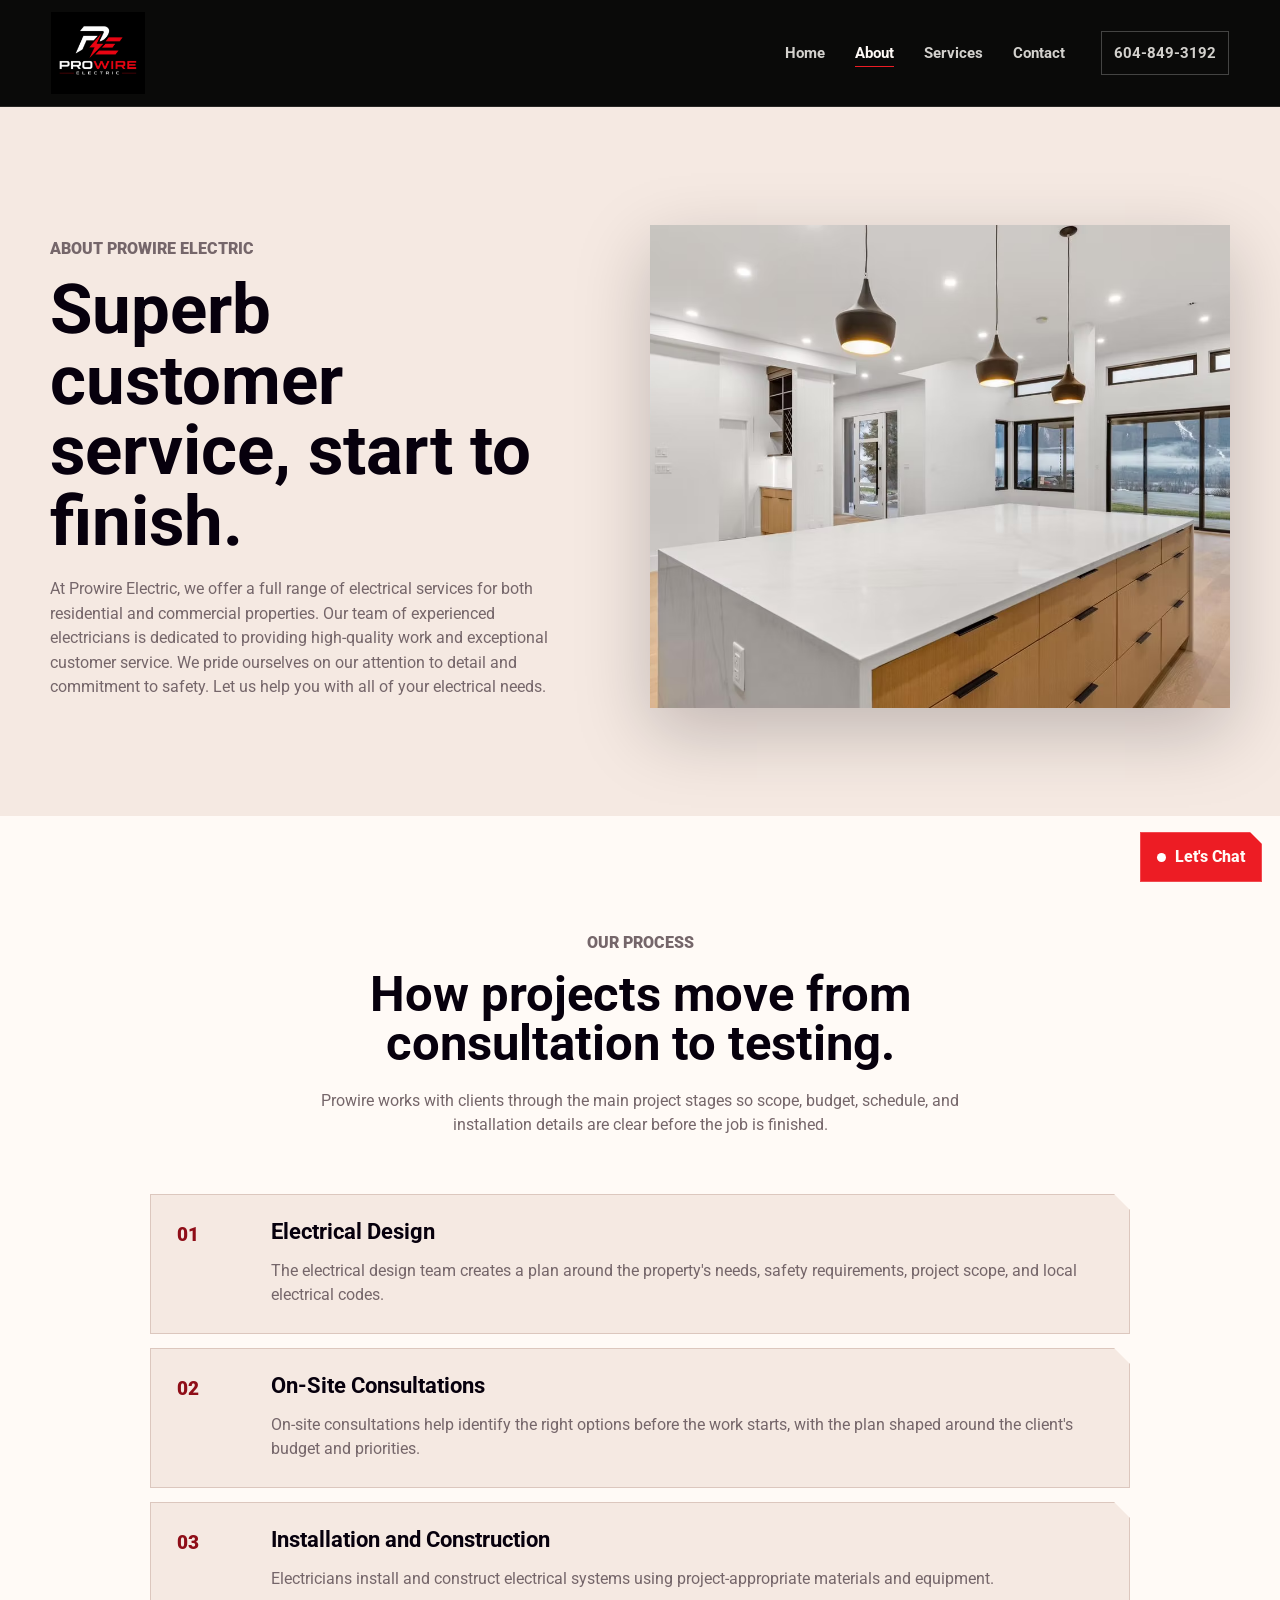
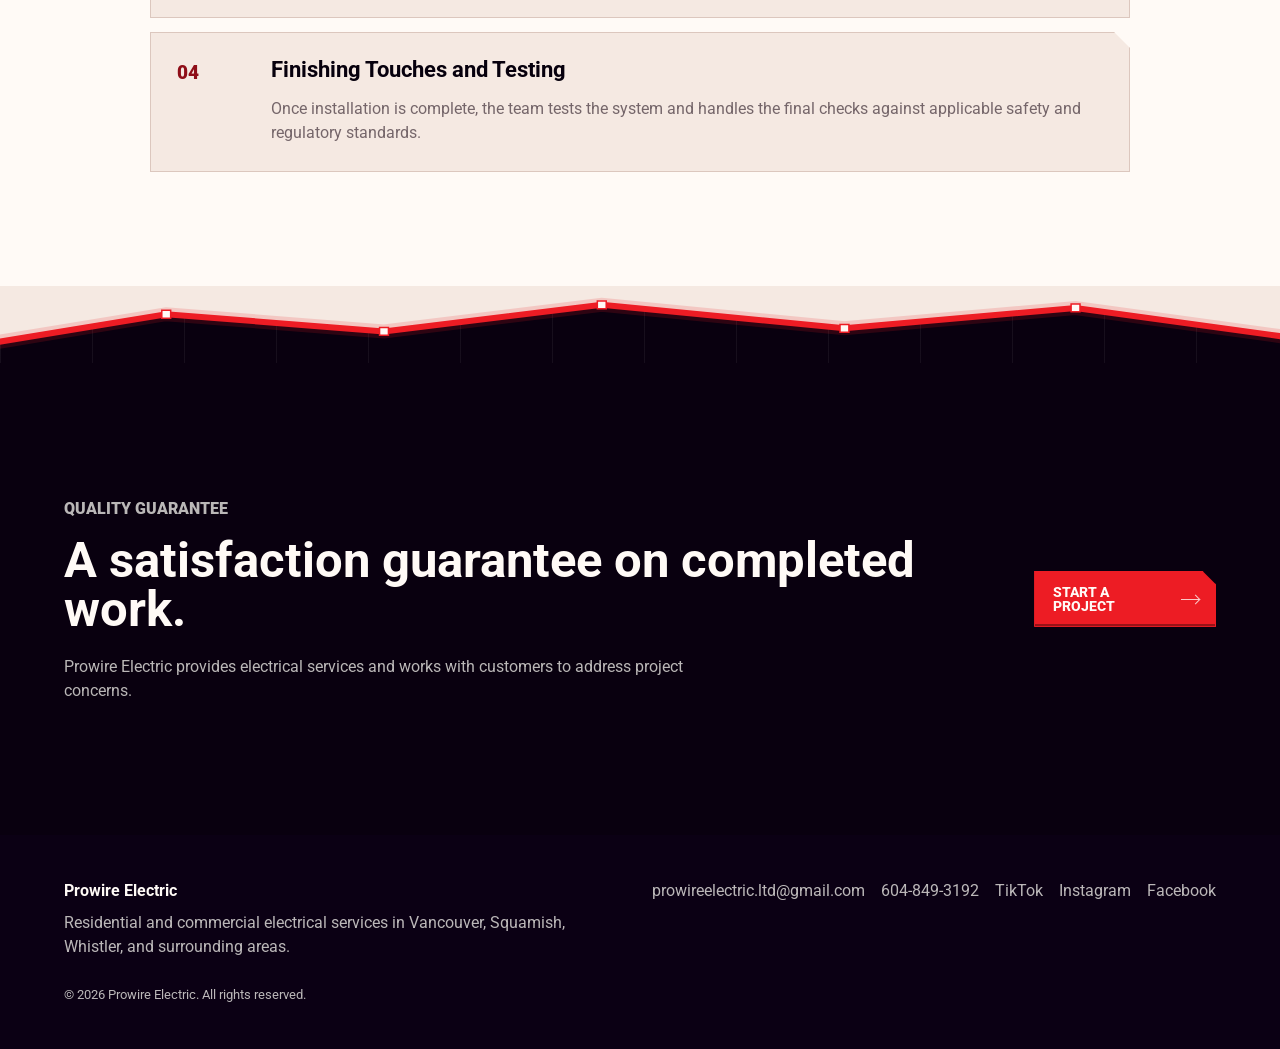
==== about.html @ ec1807b5 "init" ====
<!doctype html>
<html lang="en">
<head>
  <meta charset="utf-8">
  <meta name="viewport" content="width=device-width, initial-scale=1">
  <meta name="description" content="Learn how Prowire Electric approaches customer service, communication, scheduling, and project follow-through.">
  <title>About | Prowire Electric</title>
  <link rel="preconnect" href="https://fonts.googleapis.com">
  <link rel="preconnect" href="https://fonts.gstatic.com" crossorigin>
  <link href="https://fonts.googleapis.com/css2?family=Roboto:wght@400;500;700;900&display=swap" rel="stylesheet">
  <link rel="stylesheet" href="styles.css?v=28">
  <script src="app.js?v=4" defer></script>
</head>
<body>
  <header class="site-header solid-header" data-header>
    <a class="brand" href="index.html" aria-label="Prowire Electric home">
      <img class="brand-logo" src="assets/logo.png" alt="" width="177" height="153">
    </a>
    <button class="nav-toggle" type="button" aria-label="Open menu" aria-expanded="false" data-nav-toggle>
      <span></span>
      <span></span>
    </button>
    <nav class="site-nav" aria-label="Primary navigation" data-nav>
      <a href="index.html">Home</a>
      <a href="about.html" aria-current="page">About</a>
      <a href="work.html">Services</a>
      <a href="contact.html">Contact</a>
    </nav>
    <a class="header-call" href="tel:16048493192">604-849-3192</a>
  </header>

  <main>
    <section class="page-hero">
      <div class="page-hero-copy reveal">
        <p class="eyebrow">About Prowire Electric</p>
        <h1>Superb customer service, start to finish.</h1>
        <p>
At Prowire Electric, we offer a full range of electrical services for both residential and commercial properties. Our team of experienced electricians is dedicated to providing high-quality work and exceptional customer service. We pride ourselves on our attention to detail and commitment to safety. Let us help you with all of your electrical needs.


        </p>
      </div>
      <figure class="page-hero-image reveal">
        <img src="assets/placeholder.jpg?v=5" alt="Placeholder for Prowire Electric team or project photo" width="900" height="680">
      </figure>
    </section>

    <section class="section process-section">
      <div class="section-heading reveal">
        <p class="eyebrow">Our Process</p>
        <h2>How projects move from consultation to testing.</h2>
        <p>Prowire works with clients through the main project stages so scope, budget, schedule, and installation details are clear before the job is finished.</p>
      </div>

      <div class="process-list">
        <article class="process-item reveal">
          <span>01</span>
          <div>
            <h3>Electrical Design</h3>
            <p>The electrical design team creates a plan around the property's needs, safety requirements, project scope, and local electrical codes.</p>
          </div>
        </article>
        <article class="process-item reveal">
          <span>02</span>
          <div>
            <h3>On-Site Consultations</h3>
            <p>On-site consultations help identify the right options before the work starts, with the plan shaped around the client's budget and priorities.</p>
          </div>
        </article>
        <article class="process-item reveal">
          <span>03</span>
          <div>
            <h3>Installation and Construction</h3>
            <p>Electricians install and construct electrical systems using project-appropriate materials and equipment.</p>
          </div>
        </article>
        <article class="process-item reveal">
          <span>04</span>
          <div>
            <h3>Finishing Touches and Testing</h3>
            <p>Once installation is complete, the team tests the system and handles the final checks against applicable safety and regulatory standards.</p>
          </div>
        </article>
      </div>
    </section>

    <div class="angular-divider angular-divider-to-dark angular-divider-compact" aria-hidden="true">
      <svg viewBox="0 0 1440 98" preserveAspectRatio="none" focusable="false">
        <polyline class="angular-divider-glow" points="0,71 187,36 432,58 677,24 950,54 1210,28 1440,64"></polyline>
        <polyline class="angular-divider-dash" points="0,71 187,36 432,58 677,24 950,54 1210,28 1440,64"></polyline>
        <g class="angular-divider-nodes">
          <rect x="182" y="31" width="10" height="10"></rect>
          <rect x="427" y="53" width="10" height="10"></rect>
          <rect x="672" y="19" width="10" height="10"></rect>
          <rect x="945" y="49" width="10" height="10"></rect>
          <rect x="1205" y="23" width="10" height="10"></rect>
        </g>
      </svg>
    </div>

    <section class="section guarantee-section">
      <div class="guarantee-copy reveal">
        <p class="eyebrow">Quality Guarantee</p>
        <h2>A satisfaction guarantee on completed work.</h2>
        <p>Prowire Electric provides electrical services and works with customers to address project concerns.</p>
      </div>
      <a class="button button-primary reveal" href="contact.html">Start a project</a>
    </section>
  </main>

  <footer class="site-footer">
    <div>
      <strong>Prowire Electric</strong>
      <p>Residential and commercial electrical services in Vancouver, Squamish, Whistler, and surrounding areas.</p>
    </div>
    <div class="footer-links">
      <a href="mailto:prowireelectric.ltd@gmail.com">prowireelectric.ltd@gmail.com</a>
      <a href="tel:16048493192">604-849-3192</a>
      <a href="#">TikTok</a>
      <a href="#">Instagram</a>
      <a href="#">Facebook</a>
    </div>
    <small>&copy; 2026 Prowire Electric. All rights reserved.</small>
  </footer>

  <aside class="chat-widget" aria-label="Chat widget">
    <button class="chat-button" type="button" aria-expanded="false" data-chat-toggle>
      <span class="chat-dot"></span>
      Let's Chat
    </button>
    <div class="chat-panel" data-chat-panel hidden>
      <strong>Prowire Electric</strong>
      <p>For active inquiries, call or email Prowire Electric.</p>
      <input type="text" aria-label="Chat message" placeholder="Type your message...">
    </div>
  </aside>
</body>
</html>
---- styles.css ----
:root {
  --almond-silk: #e3b5a4;
  --linen: #f5e9e2;
  --coffee-bean: #0b0014;
  --logo-black: #000;
  --logo-red: #ed1c24;
  --logo-white: #fff;
  --ink: #07000d;
  --coal: #09000f;
  --graphite: #271621;
  --paper: var(--linen);
  --white: #fffaf6;
  --muted: #75666a;
  --line: #dcc7be;
  --accent: var(--logo-red);
  --accent-deep: #8f0e18;
  --shadow: 0 24px 70px rgba(7, 0, 13, 0.22);
  --max-width: 1180px;
  --header-height: 90px;
  --hero-image: url("assets/placeholder.jpg?v=5");
}

* {
  box-sizing: border-box;
}

html {
  scroll-behavior: smooth;
}

body {
  margin: 0;
  color: var(--ink);
  background: var(--paper);
  font-family: Roboto, Helvetica, Arial, sans-serif;
  line-height: 1.5;
}

body.nav-open {
  overflow: hidden;
}

img {
  display: block;
  max-width: 100%;
  height: auto;
}

a {
  color: inherit;
  text-decoration: none;
}

button,
input,
textarea {
  font: inherit;
}

:focus-visible {
  outline: 3px solid var(--accent);
  outline-offset: 3px;
}

.visually-hidden {
  position: absolute;
  width: 1px;
  height: 1px;
  padding: 0;
  margin: -1px;
  overflow: hidden;
  white-space: nowrap;
  border: 0;
  clip: rect(0 0 0 0);
  clip-path: inset(50%);
}

.site-header {
  position: fixed;
  inset: 0 0 auto;
  z-index: 20;
  display: grid;
  grid-template-columns: 1fr auto auto;
  align-items: center;
  gap: 24px;
  min-height: var(--header-height);
  padding: 12px clamp(18px, 4vw, 54px);
  color: var(--white);
  background: linear-gradient(180deg, rgba(0, 0, 0, 0.9), rgba(7, 0, 13, 0));
}

.solid-header {
  position: sticky;
  background: rgba(0, 0, 0, 0.96);
  border-bottom: 1px solid rgba(245, 233, 226, 0.12);
}

.brand {
  display: inline-flex;
  align-items: center;
  gap: 0;
  width: max-content;
  font-weight: 800;
  letter-spacing: 0;
}

.brand-logo {
  width: 94px;
  height: 82px;
  object-fit: contain;
  background: transparent;
  border: 0;
  border-radius: 0;
}

.site-nav {
  display: flex;
  align-items: center;
  gap: 6px;
}

.site-nav a,
.header-call {
  position: relative;
  padding: 10px 12px;
  border-radius: 0;
  color: rgba(255, 253, 248, 0.82);
  font-size: 0.92rem;
  font-weight: 700;
}

.site-nav a::after {
  content: "";
  position: absolute;
  right: 12px;
  bottom: 7px;
  left: 12px;
  height: 1px;
  background: transparent;
}

.site-nav a:hover,
.site-nav a[aria-current="page"] {
  color: var(--white);
  background: transparent;
}

.site-nav a:hover::after,
.site-nav a[aria-current="page"]::after {
  background: var(--accent);
}

.header-call:hover {
  color: var(--white);
  border-color: var(--accent);
  background: rgba(245, 233, 226, 0.08);
}

.header-call {
  border: 1px solid rgba(255, 253, 248, 0.24);
}

.nav-toggle {
  display: none;
  width: 44px;
  height: 44px;
  padding: 0;
  border: 1px solid rgba(255, 253, 248, 0.24);
  border-radius: 0;
  clip-path: polygon(0 0, calc(100% - 10px) 0, 100% 10px, 100% 100%, 0 100%);
  background: rgba(255, 253, 248, 0.08);
}

.nav-toggle span {
  display: block;
  width: 18px;
  height: 2px;
  margin: 5px auto;
  background: var(--white);
}

.hero {
  position: relative;
  z-index: 1;
  display: grid;
  min-height: 86svh;
  padding: calc(var(--header-height) + 46px) clamp(18px, 5vw, 72px) 24px;
  color: var(--white);
  overflow: hidden;
}

.hero-stack {
  position: relative;
  overflow: hidden;
  background-image: var(--hero-image);
  background-position: center;
  background-size: cover;
}

.hero-stack > .hero-overlay {
  z-index: 0;
  pointer-events: none;
}

.hero-media,
.hero-overlay {
  position: absolute;
  inset: 0;
}

.hero-media {
  background-image: var(--hero-image);
  background-position: center;
  background-size: cover;
}

.hero-stack .hero-media {
  background-image: none;
}

.hero-overlay {
  background:
    linear-gradient(90deg, rgba(0, 0, 0, 0.88), rgba(7, 0, 13, 0.68) 48%, rgba(7, 0, 13, 0.22)),
    linear-gradient(180deg, rgba(7, 0, 13, 0.08), rgba(143, 14, 24, 0.5));
}

.hero-content {
  position: relative;
  z-index: 1;
  align-self: center;
  width: min(760px, 100%);
}

.eyebrow {
  margin: 0 0 14px;
  color: var(--accent);
  font-size: 0.78rem;
  font-weight: 900;
  letter-spacing: 0;
  text-transform: uppercase;
}

.dark-section .eyebrow,
.hero .eyebrow,
.cta-section .eyebrow {
  color: var(--accent);
}

.home-hero .eyebrow {
  font-size: 0.86rem;
}

h1,
h2,
h3,
p {
  overflow-wrap: anywhere;
}

h1,
h2,
h3 {
  margin: 0;
  line-height: 1.02;
  letter-spacing: 0;
}

h1 {
  max-width: 820px;
  font-size: clamp(3rem, 9vw, 6.8rem);
}

.hero-title {
  display: inline-grid;
  justify-items: start;
  max-width: 900px;
  font-family: Orbitron, "Arial Black", Roboto, Helvetica, Arial, sans-serif;
  font-size: clamp(2.8rem, 8.3vw, 6.35rem);
  font-weight: 500;
  line-height: 0.92;
  text-transform: uppercase;
}

.hero-title-word {
  display: block;
  white-space: nowrap;
}

.hero-title-accent {
  color: var(--accent);
}

.hero-title-sub {
  display: block;
  margin-top: 0.22em;
  color: var(--white);
  font-size: 0.26em;
  line-height: 1;
}

h2 {
  font-size: clamp(1.75rem, 3.8vw, 3.1rem);
}

h3 {
  font-size: clamp(1.12rem, 2.2vw, 1.35rem);
}

.hero-copy {
  max-width: 650px;
  margin: 24px 0 0;
  color: rgba(255, 253, 248, 0.84);
  font-size: clamp(1.03rem, 2vw, 1.24rem);
}

.hero-actions {
  display: flex;
  flex-wrap: wrap;
  gap: 12px;
  margin-top: 34px;
}

.button {
  position: relative;
  display: inline-flex;
  align-items: center;
  justify-content: center;
  gap: 12px;
  min-height: 50px;
  padding: 13px 46px 13px 18px;
  border: 1px solid transparent;
  border-radius: 0;
  cursor: pointer;
  clip-path: polygon(0 0, calc(100% - 14px) 0, 100% 14px, 100% 100%, 0 100%);
  overflow: hidden;
  color: inherit;
  font-size: 0.88rem;
  font-weight: 800;
  letter-spacing: 0;
  line-height: 1;
  text-transform: uppercase;
  transition: background-color 180ms ease, border-color 180ms ease, color 180ms ease, transform 180ms ease;
}

.button::before,
.button::after {
  content: "";
  position: absolute;
  top: 50%;
  pointer-events: none;
}

.button::before {
  right: 16px;
  width: 18px;
  height: 1px;
  background: currentColor;
  opacity: 0.78;
}

.button::after {
  right: 16px;
  width: 6px;
  height: 6px;
  border-top: 1px solid currentColor;
  border-right: 1px solid currentColor;
  opacity: 0.78;
  transform: translateY(-3px) rotate(45deg);
}

.button:hover {
  transform: translateY(-1px);
}

.button-primary {
  color: var(--white);
  background: var(--accent);
  border-color: var(--accent);
  box-shadow: inset 0 -2px 0 rgba(0, 0, 0, 0.36);
}

.button-primary:hover {
  color: var(--white);
  background: #b80f1c;
  border-color: #b80f1c;
}

.button-ghost {
  color: var(--white);
  border-color: rgba(245, 233, 226, 0.38);
  background: rgba(245, 233, 226, 0.06);
}

.button-ghost:hover {
  border-color: var(--accent);
  background: rgba(237, 28, 36, 0.14);
}

.button-dark {
  color: var(--white);
  background: var(--ink);
  border-color: var(--ink);
  box-shadow: inset 0 -2px 0 rgba(255, 250, 246, 0.12);
}

.button-dark:hover {
  background: var(--accent);
  border-color: var(--accent);
}

.hero-strip {
  position: relative;
  z-index: 1;
  align-self: end;
  display: grid;
  grid-template-columns: repeat(4, minmax(0, 1fr));
  width: min(var(--max-width), 100%);
  margin-inline: auto;
  border-top: 1px solid rgba(255, 253, 248, 0.22);
}

.hero-strip span {
  padding: 18px 12px;
  color: rgba(255, 253, 248, 0.82);
  font-size: 0.86rem;
  font-weight: 800;
  text-align: center;
  text-transform: uppercase;
}

.hero-strip span + span {
  border-left: 1px solid rgba(255, 253, 248, 0.18);
}

.angular-divider {
  --divider-from: var(--coal);
  --divider-to: var(--paper);
  --divider-node-fill: var(--white);
  --divider-edge: polygon(0 79%, 16% 31%, 32% 61%, 49% 24%, 65% 52%, 82% 22%, 100% 66%, 100% 120%, 0 120%);
  position: relative;
  isolation: isolate;
  z-index: 1;
  height: clamp(62px, 7vw, 116px);
  margin-top: -1px;
  margin-bottom: -1px;
  overflow: hidden;
  background: var(--divider-from);
}

.angular-divider::before {
  content: "";
  position: absolute;
  inset: 0;
  z-index: 0;
  background-image:
    linear-gradient(rgba(255, 250, 246, 0.07) 1px, transparent 1px),
    linear-gradient(90deg, rgba(255, 250, 246, 0.07) 1px, transparent 1px);
  background-size: 92px 38px;
  opacity: 0.8;
}

.angular-divider::after {
  content: "";
  position: absolute;
  inset: 0;
  z-index: 1;
  clip-path: var(--divider-edge);
  background: var(--divider-to);
}

.angular-divider svg {
  position: absolute;
  inset: 0;
  z-index: 2;
  width: 100%;
  height: 100%;
  pointer-events: none;
}

.angular-divider-glow,
.angular-divider-dash {
  fill: none;
  stroke: var(--accent);
  stroke-linecap: square;
  stroke-linejoin: miter;
  vector-effect: non-scaling-stroke;
}

.angular-divider-glow {
  stroke-width: 14px;
  opacity: 0.16;
}

.angular-divider-dash {
  stroke-width: 6px;
  stroke-dasharray: none;
}

.angular-divider-nodes rect {
  fill: var(--divider-node-fill);
  stroke: var(--accent);
  stroke-width: 1.5px;
  vector-effect: non-scaling-stroke;
}

.angular-divider-compact {
  --divider-edge: polygon(0 72%, 13% 37%, 30% 59%, 47% 24%, 66% 55%, 84% 29%, 100% 65%, 100% 120%, 0 120%);
  height: clamp(54px, 6vw, 96px);
}

.angular-divider-hero {
  background: transparent;
}

.angular-divider-hero::before {
  background-image:
    linear-gradient(rgba(255, 250, 246, 0.07) 1px, transparent 1px),
    linear-gradient(90deg, rgba(255, 250, 246, 0.07) 1px, transparent 1px);
  background-size: 92px 38px;
  opacity: 0.8;
}

.angular-divider-to-dark {
  --divider-from: var(--paper);
  --divider-to: var(--coal);
}

.angular-divider-to-dark::before {
  opacity: 0;
}

.angular-divider-to-dark::after {
  background:
    linear-gradient(90deg, rgba(255, 250, 246, 0.06) 1px, transparent 1px),
    var(--divider-to);
  background-size: 92px 38px, auto;
}

.section {
  padding: clamp(70px, 9vw, 132px) clamp(18px, 5vw, 72px);
}

.split-section,
.page-hero,
.contact-page-grid {
  display: grid;
  grid-template-columns: minmax(0, 0.95fr) minmax(320px, 1.05fr);
  gap: clamp(28px, 6vw, 76px);
  align-items: center;
  width: min(var(--max-width), calc(100% - 36px));
  margin-inline: auto;
}

.split-section {
  padding-inline: 0;
}

.section-copy p,
.section-heading p,
.page-hero-copy p,
.guarantee-copy p,
.contact-band-copy p,
.map-heading p {
  max-width: 680px;
  color: var(--muted);
  font-size: 1.02rem;
}

.section-copy p:last-of-type,
.section-heading p,
.page-hero-copy p,
.guarantee-copy p,
.contact-band-copy p,
.map-heading p {
  margin-top: 20px;
}

.text-link {
  display: inline-flex;
  margin-top: 20px;
  color: var(--ink);
  font-weight: 900;
  border-bottom: 2px solid var(--accent);
}

.image-panel,
.page-hero-image {
  margin: 0;
  box-shadow: var(--shadow);
}

.image-panel img,
.page-hero-image img {
  width: 100%;
  aspect-ratio: 1.2 / 1;
  object-fit: cover;
}

.dark-section {
  color: var(--white);
  background: var(--coal);
}

.section-heading {
  width: min(820px, 100%);
  margin: 0 auto clamp(32px, 5vw, 56px);
  text-align: center;
}

.section-heading > .eyebrow {
  width: max-content;
  max-width: 100%;
  margin: 0 auto 14px;
  text-align: center;
}

.section-heading > p:not(.eyebrow) {
  margin-right: auto;
  margin-left: auto;
}

.dark-section .section-heading p {
  color: rgba(255, 253, 248, 0.72);
}

.service-grid,
.testimonial-grid {
  display: grid;
  grid-template-columns: repeat(3, minmax(0, 1fr));
  gap: 16px;
  width: min(var(--max-width), 100%);
  margin-inline: auto;
}

.service-card,
.testimonial-card {
  border-radius: 0;
}

.service-card {
  position: relative;
  min-height: 250px;
  padding: 26px;
  border: 1px solid rgba(255, 253, 248, 0.13);
  background: rgba(255, 253, 248, 0.045);
  clip-path: polygon(0 0, calc(100% - 18px) 0, 100% 18px, 100% 100%, 0 100%);
}

.service-card::before {
  content: "";
  position: absolute;
  top: 0;
  right: 18px;
  left: 0;
  height: 2px;
  background: var(--accent);
}

.service-index {
  display: inline-flex;
  margin-bottom: 46px;
  color: var(--accent);
  font-weight: 900;
}

.service-card p {
  color: rgba(255, 253, 248, 0.7);
}

.work-preview {
  text-align: center;
}

.preview-grid {
  display: grid;
  grid-template-columns: 1fr 1.2fr 1fr;
  gap: 14px;
  width: min(980px, 100%);
  margin: 0 auto 30px;
}

.preview-grid img {
  width: 100%;
  aspect-ratio: 1 / 1;
  object-fit: cover;
}

.preview-grid img:nth-child(2) {
  aspect-ratio: 1 / 1.18;
}

.testimonials-section {
  background: var(--white);
}

.testimonial-card {
  min-height: 280px;
  margin: 0;
  padding: 26px;
  border: 1px solid var(--line);
  background: var(--paper);
}

.testimonial-card p {
  margin: 0;
  color: var(--graphite);
  font-size: 1.02rem;
}

.testimonial-card cite {
  display: block;
  margin-top: 26px;
  color: var(--ink);
  font-style: normal;
  font-weight: 900;
}

.contact-band {
  display: grid;
  grid-template-columns: minmax(0, 0.85fr) minmax(320px, 1.15fr);
  gap: clamp(28px, 6vw, 72px);
  align-items: start;
  background: var(--ink);
  color: var(--white);
}

.contact-band p {
  color: rgba(255, 253, 248, 0.74);
}

.contact-form {
  display: grid;
  grid-template-columns: repeat(2, minmax(0, 1fr));
  gap: 14px;
  width: 100%;
  padding: 22px;
  border: 1px solid rgba(255, 253, 248, 0.12);
  border-radius: 0;
  background: var(--white);
  color: var(--ink);
  box-shadow: var(--shadow);
}

.contact-form label {
  display: grid;
  gap: 8px;
  color: var(--muted);
  font-size: 0.82rem;
  font-weight: 850;
}

.full-field {
  grid-column: 1 / -1;
}

.contact-form input,
.contact-form textarea {
  width: 100%;
  min-width: 0;
  border: 1px solid var(--line);
  border-radius: 2px;
  padding: 13px 14px;
  color: var(--ink);
  background: #fbfaf6;
}

.contact-form textarea {
  resize: vertical;
}

.form-status {
  min-height: 20px;
  margin: 0;
  color: var(--muted);
  font-size: 0.9rem;
}

.page-hero {
  padding-top: clamp(64px, 9vw, 110px);
  padding-bottom: clamp(56px, 8vw, 100px);
}

.page-hero h1 {
  font-size: clamp(2.25rem, 5.4vw, 4.7rem);
}

.work-hero,
.contact-hero {
  align-items: stretch;
}

.process-section {
  background: var(--white);
}

.process-list {
  display: grid;
  gap: 14px;
  width: min(980px, 100%);
  margin: 0 auto;
}

.process-item {
  display: grid;
  grid-template-columns: 72px 1fr;
  gap: 22px;
  padding: 26px;
  border: 1px solid var(--line);
  border-radius: 0;
  clip-path: polygon(0 0, calc(100% - 16px) 0, 100% 16px, 100% 100%, 0 100%);
  background: var(--paper);
}

.process-item > span {
  color: var(--accent-deep);
  font-size: 1.2rem;
  font-weight: 900;
}

.process-item p {
  margin-bottom: 0;
  color: var(--muted);
}

.guarantee-section,
.cta-section {
  display: flex;
  align-items: center;
  justify-content: space-between;
  gap: 28px;
  color: var(--white);
  background: var(--coal);
}

.guarantee-section p,
.cta-section p {
  color: rgba(255, 253, 248, 0.72);
}

.gallery-grid {
  display: grid;
  grid-template-columns: repeat(3, minmax(0, 1fr));
  gap: 16px;
  width: min(var(--max-width), 100%);
  margin-inline: auto;
}

.gallery-item {
  position: relative;
  min-height: 360px;
  overflow: hidden;
  border-radius: 0;
  clip-path: polygon(0 0, calc(100% - 18px) 0, 100% 18px, 100% 100%, 0 100%);
  background: var(--ink);
}

.gallery-item img {
  width: 100%;
  height: 100%;
  min-height: 360px;
  object-fit: cover;
  opacity: 0.74;
}

.gallery-item div {
  position: absolute;
  inset: auto 18px 18px;
  color: var(--white);
}

.gallery-item span {
  color: var(--accent);
  font-size: 0.78rem;
  font-weight: 900;
  letter-spacing: 0;
  text-transform: uppercase;
}

.gallery-item h2 {
  margin-top: 8px;
  font-size: clamp(1.3rem, 2.2vw, 1.9rem);
}

.services-page-section {
  background: var(--paper);
}

.service-detail-grid {
  display: grid;
  grid-template-columns: repeat(3, minmax(0, 1fr));
  gap: 16px;
  width: min(var(--max-width), 100%);
  margin-inline: auto;
}

.service-detail-card {
  position: relative;
  display: flex;
  flex-direction: column;
  min-height: 332px;
  padding: 26px;
  border: 1px solid var(--line);
  border-radius: 0;
  clip-path: polygon(0 0, calc(100% - 18px) 0, 100% 18px, 100% 100%, 0 100%);
  background:
    linear-gradient(135deg, rgba(212, 77, 92, 0.08), transparent 48%),
    var(--white);
}

.service-detail-card::before {
  content: "";
  position: absolute;
  top: 0;
  right: 18px;
  left: 0;
  height: 3px;
  background: var(--accent);
}

.service-detail-card > span {
  color: var(--accent);
  font-size: 0.78rem;
  font-weight: 900;
  letter-spacing: 0;
}

.service-detail-card h2 {
  max-width: 13ch;
  margin-top: 34px;
  font-size: clamp(1.28rem, 2.1vw, 1.74rem);
  line-height: 1.06;
}

.service-detail-card p {
  color: var(--muted);
}

.service-points {
  display: grid;
  gap: 9px;
  margin-top: auto;
  padding: 22px 0 0;
  list-style: none;
}

.service-points li {
  position: relative;
  padding-left: 18px;
  color: var(--graphite);
  font-size: 0.95rem;
  font-weight: 700;
}

.service-points li::before {
  content: "";
  position: absolute;
  top: 0.62em;
  left: 0;
  width: 8px;
  height: 2px;
  background: var(--accent);
}

.service-note {
  display: flex;
  align-items: center;
  justify-content: space-between;
  gap: 22px;
  width: min(var(--max-width), 100%);
  margin: 18px auto 0;
  padding: 22px 24px;
  border: 1px solid var(--line);
  background: rgba(255, 255, 255, 0.6);
}

.service-note strong {
  color: var(--accent);
  font-size: 0.78rem;
  font-weight: 900;
  text-transform: uppercase;
}

.service-note p {
  margin: 0;
  color: var(--muted);
}

.cta-section h2 {
  max-width: 780px;
}

.contact-card {
  display: grid;
  align-content: end;
  gap: 14px;
  min-height: 320px;
  padding: 28px;
  border-radius: 0;
  clip-path: polygon(0 0, calc(100% - 18px) 0, 100% 18px, 100% 100%, 0 100%);
  color: var(--white);
  background:
    linear-gradient(180deg, rgba(0, 0, 0, 0.18), rgba(7, 0, 13, 0.86)),
    url("assets/placeholder.jpg?v=5") center / cover;
  box-shadow: var(--shadow);
}

.contact-card span {
  color: var(--accent);
  font-size: 0.8rem;
  font-weight: 900;
  letter-spacing: 0;
  text-transform: uppercase;
}

.contact-card a {
  width: max-content;
  max-width: 100%;
  font-weight: 900;
  overflow-wrap: anywhere;
}

.contact-page-grid {
  align-items: stretch;
  padding-inline: 0;
}

.map-panel {
  display: grid;
  gap: 18px;
}

.map-heading {
  padding: 28px;
  border: 1px solid var(--line);
  border-radius: 0;
  background: var(--white);
}

.map-heading h2 {
  font-size: clamp(1.8rem, 4vw, 3rem);
}

.map-panel iframe {
  width: 100%;
  min-height: 430px;
  border: 0;
  border-radius: 0;
  box-shadow: var(--shadow);
}

.site-footer {
  display: grid;
  grid-template-columns: minmax(0, 1fr) auto;
  gap: 26px;
  padding: 44px clamp(18px, 5vw, 72px);
  color: rgba(255, 253, 248, 0.72);
  background: var(--coffee-bean);
}

.site-footer strong {
  display: block;
  color: var(--white);
}

.site-footer p {
  max-width: 520px;
  margin: 8px 0 0;
}

.footer-links {
  display: flex;
  flex-wrap: wrap;
  justify-content: flex-end;
  gap: 10px 16px;
}

.footer-links a:hover {
  color: var(--white);
}

.site-footer small {
  grid-column: 1 / -1;
}

.chat-widget {
  position: fixed;
  right: 18px;
  bottom: 18px;
  z-index: 30;
  display: grid;
  justify-items: end;
  gap: 10px;
}

.chat-button {
  position: relative;
  display: inline-flex;
  align-items: center;
  gap: 9px;
  min-height: 48px;
  padding: 12px 16px;
  border: 1px solid rgba(255, 253, 248, 0.2);
  border-radius: 0;
  clip-path: polygon(0 0, calc(100% - 12px) 0, 100% 12px, 100% 100%, 0 100%);
  color: var(--white);
  background: var(--accent);
  box-shadow: 0 18px 42px rgba(7, 0, 13, 0.3);
  cursor: pointer;
  font-weight: 800;
}

.chat-dot {
  width: 9px;
  height: 9px;
  border-radius: 50%;
  background: var(--logo-white);
}

.chat-panel {
  width: min(320px, calc(100vw - 36px));
  padding: 18px;
  border: 1px solid var(--line);
  border-radius: 0;
  background: var(--white);
  box-shadow: var(--shadow);
  opacity: 1;
}

.chat-panel[hidden] {
  display: none;
}

.chat-panel p {
  margin: 8px 0 14px;
  color: var(--muted);
}

.chat-panel input {
  width: 100%;
  border: 1px solid var(--line);
  border-radius: 2px;
  padding: 11px 12px;
}

.admin-main {
  min-height: 100svh;
  padding-top: var(--header-height);
  background:
    linear-gradient(90deg, rgba(0, 0, 0, 0.92), rgba(7, 0, 13, 0.78) 48%, rgba(143, 14, 24, 0.36)),
    var(--hero-image) center / cover;
}

.admin-shell {
  display: grid;
  min-height: calc(100svh - var(--header-height));
  place-items: center;
}

.admin-card {
  width: min(860px, 100%);
  padding: clamp(28px, 6vw, 52px);
  border: 1px solid rgba(255, 253, 248, 0.14);
  color: var(--white);
  background: rgba(7, 0, 13, 0.82);
  box-shadow: var(--shadow);
  clip-path: polygon(0 0, calc(100% - 22px) 0, 100% 22px, 100% 100%, 0 100%);
}

.admin-card h1 {
  font-size: clamp(2.3rem, 5vw, 4.5rem);
}

.admin-status {
  min-height: 28px;
  margin: 18px 0 0;
  color: rgba(255, 253, 248, 0.76);
}

.admin-status[data-tone="error"] {
  color: var(--accent);
}

.admin-auth,
.admin-panel {
  margin-top: 28px;
}

.google-button-slot {
  min-height: 44px;
}

.admin-toolbar {
  display: flex;
  flex-wrap: wrap;
  align-items: center;
  justify-content: space-between;
  gap: 16px;
  padding-bottom: 22px;
  border-bottom: 1px solid rgba(255, 253, 248, 0.14);
}

.admin-toolbar p {
  margin: 0;
  color: rgba(255, 253, 248, 0.74);
}

.admin-toolbar strong {
  color: var(--white);
}

.admin-grid {
  display: grid;
  grid-template-columns: repeat(2, minmax(0, 1fr));
  gap: 14px;
  margin-top: 22px;
}

.admin-tool-card {
  min-height: 210px;
  padding: 22px;
  border: 1px solid rgba(255, 253, 248, 0.12);
  background: rgba(255, 253, 248, 0.05);
  clip-path: polygon(0 0, calc(100% - 16px) 0, 100% 16px, 100% 100%, 0 100%);
}

.admin-tool-card span {
  color: var(--accent);
  font-size: 0.78rem;
  font-weight: 900;
  text-transform: uppercase;
}

.admin-tool-card h2 {
  margin-top: 12px;
  font-size: clamp(1.35rem, 2.8vw, 2.1rem);
}

.admin-tool-card p {
  color: rgba(255, 253, 248, 0.68);
}

.reveal {
  opacity: 0;
  transition: opacity 680ms ease;
}

.reveal.is-visible {
  opacity: 1;
}

@media (max-width: 920px) {
  .site-header {
    grid-template-columns: 1fr auto;
    gap: 14px;
    background: rgba(0, 0, 0, 0.96);
  }

  .nav-toggle {
    display: inline-block;
  }

  .site-nav {
    position: fixed;
    inset: var(--header-height) 0 auto;
    display: grid;
    gap: 0;
    padding: 14px 18px 22px;
    background: rgba(0, 0, 0, 0.98);
    border-top: 1px solid rgba(245, 233, 226, 0.12);
    opacity: 0;
    pointer-events: none;
  }

  .nav-open .site-nav {
    opacity: 1;
    pointer-events: auto;
  }

  .site-nav a {
    padding: 16px 2px;
    border-bottom: 1px solid rgba(255, 253, 248, 0.1);
  }

  .header-call {
    display: none;
  }

  .hero {
    min-height: 84svh;
  }

  .hero-overlay {
    background:
      linear-gradient(90deg, rgba(0, 0, 0, 0.9), rgba(7, 0, 13, 0.62)),
      linear-gradient(180deg, rgba(7, 0, 13, 0.18), rgba(143, 14, 24, 0.66));
  }

  .hero-strip {
    grid-template-columns: repeat(2, minmax(0, 1fr));
  }

  .hero-strip span:nth-child(3) {
    border-left: 0;
  }

  .hero-strip span:nth-child(n + 3) {
    border-top: 1px solid rgba(255, 253, 248, 0.18);
  }

  .split-section,
  .page-hero,
  .contact-page-grid,
  .contact-band {
    grid-template-columns: 1fr;
  }

  .service-grid,
  .testimonial-grid,
  .gallery-grid,
  .service-detail-grid,
  .admin-grid {
    grid-template-columns: repeat(2, minmax(0, 1fr));
  }

  .guarantee-section,
  .cta-section {
    align-items: flex-start;
    flex-direction: column;
  }

  .site-footer {
    grid-template-columns: 1fr;
  }

  .footer-links {
    justify-content: flex-start;
  }
}

@media (max-width: 640px) {
  .site-header {
    min-height: 78px;
    padding: 8px 16px;
  }

  .brand-logo {
    width: 76px;
    height: 66px;
  }

  .site-nav {
    inset-block-start: 78px;
  }

  .hero {
    min-height: 82svh;
    padding: 100px 18px 18px;
  }

  .home-hero .hero-content {
    display: grid;
    justify-items: center;
    justify-self: center;
    width: min(390px, 100%);
    text-align: center;
  }

  h1 {
    font-size: clamp(2.65rem, 14vw, 4.2rem);
  }

  .hero-title {
    justify-items: center;
    margin-right: auto;
    margin-left: auto;
    font-size: clamp(2.35rem, 13vw, 4rem);
    text-align: center;
  }

  .home-hero .eyebrow {
    font-size: 0.82rem;
    text-align: center;
  }

  .home-hero .hero-copy {
    margin-right: auto;
    margin-left: auto;
    text-align: center;
  }

  h2 {
    font-size: clamp(1.65rem, 9vw, 2.55rem);
  }

  .page-hero h1 {
    font-size: clamp(2.25rem, 11vw, 3.35rem);
  }

  .hero-actions,
  .button {
    width: 100%;
  }

  .hero-strip span {
    padding: 14px 8px;
    font-size: 0.75rem;
  }

  .angular-divider {
    height: 58px;
  }

  .angular-divider::before {
    background-size: 58px 30px;
  }

  .angular-divider-to-dark::after {
    background-size: 58px 30px, auto;
  }

  .angular-divider-hero::before {
    background-size: 58px 30px;
  }

  .angular-divider-dash {
    stroke-width: 4.5px;
  }

  .section {
    padding: 62px 18px;
  }

  .split-section,
  .page-hero,
  .contact-page-grid {
    width: calc(100% - 36px);
  }

  .service-grid,
  .testimonial-grid,
  .gallery-grid,
  .service-detail-grid,
  .preview-grid,
  .contact-form,
  .admin-grid {
    grid-template-columns: 1fr;
  }

  .preview-grid img:nth-child(2) {
    aspect-ratio: 1 / 1;
  }

  .process-item {
    grid-template-columns: 1fr;
    gap: 12px;
    padding: 22px;
  }

  .gallery-item,
  .gallery-item img {
    min-height: 310px;
  }

  .service-detail-card {
    min-height: 0;
    padding: 22px;
  }

  .service-detail-card h2 {
    max-width: 100%;
    margin-top: 28px;
  }

  .service-note {
    align-items: flex-start;
    flex-direction: column;
  }

  .contact-form {
    padding: 18px;
  }

  .chat-widget {
    right: 12px;
    bottom: 12px;
  }
}

@media (prefers-reduced-motion: reduce) {
  html {
    scroll-behavior: auto;
  }

  .reveal {
    transition: none;
  }
}
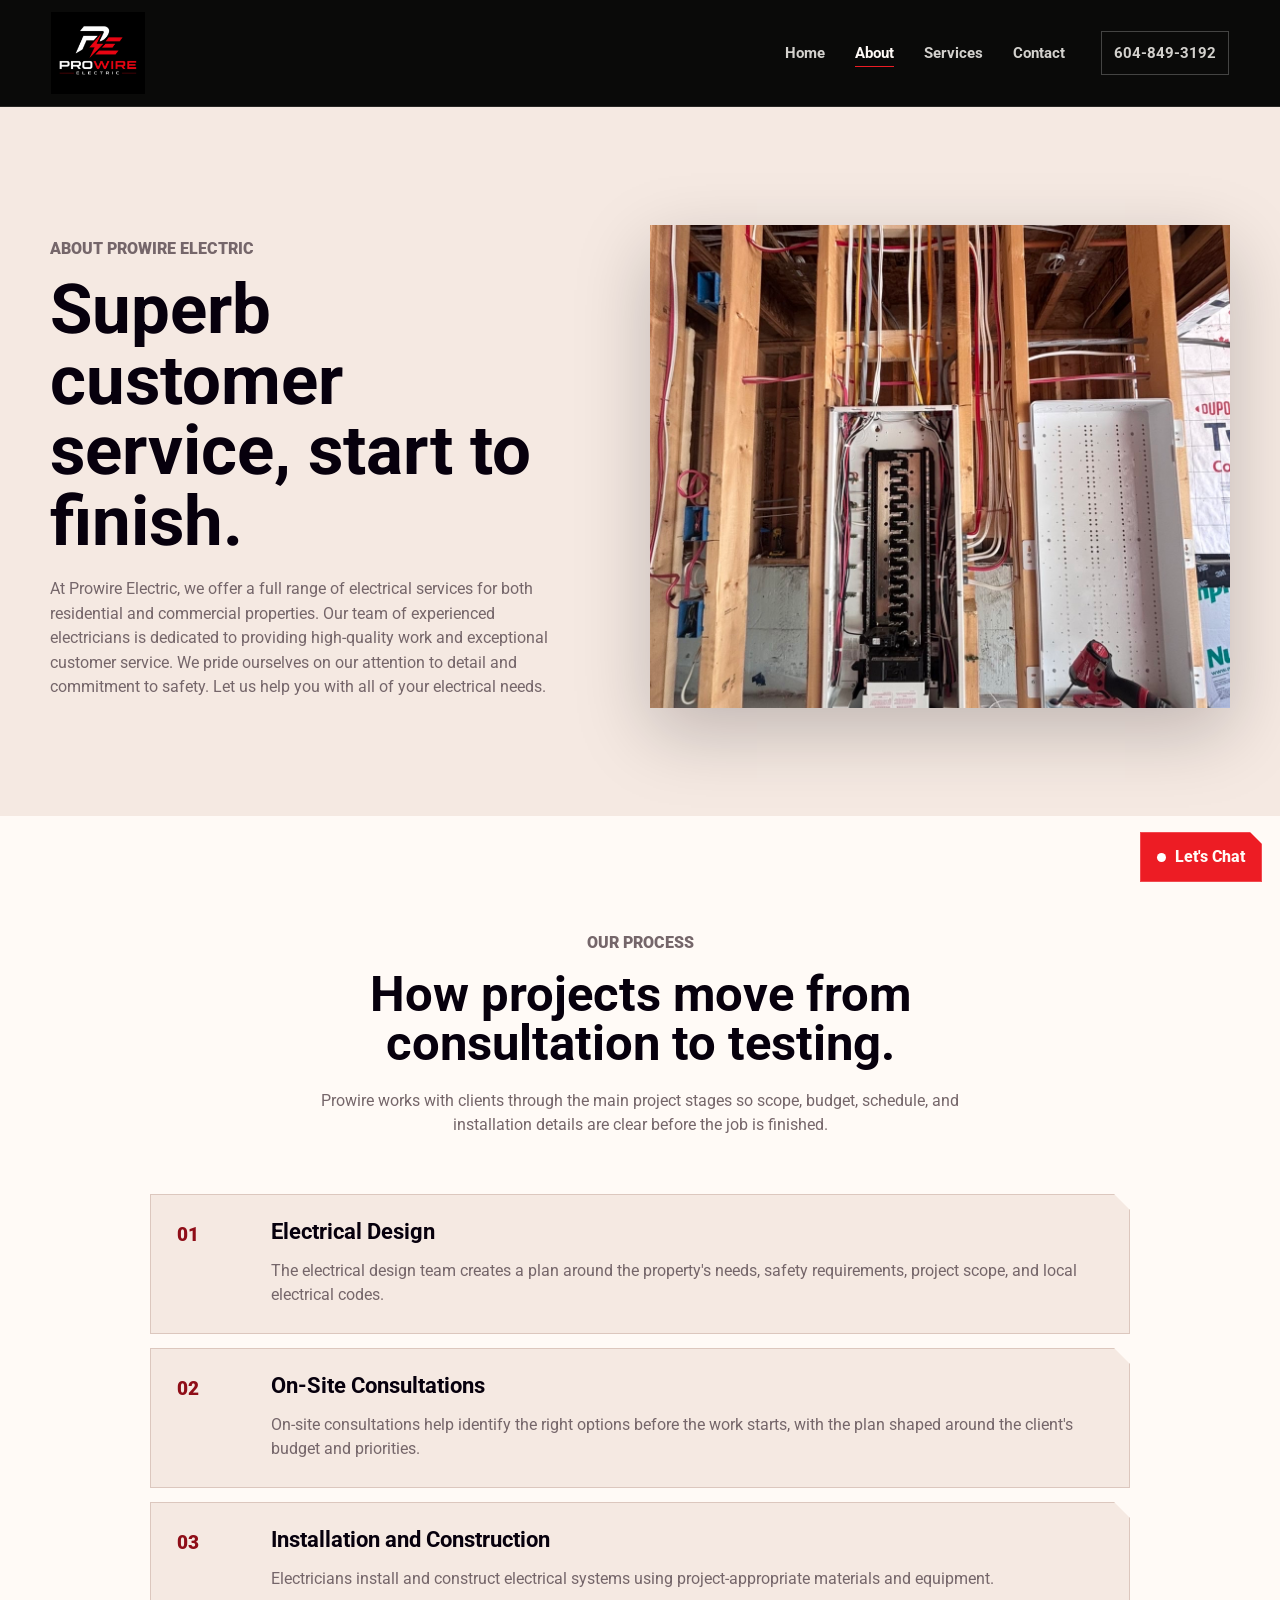
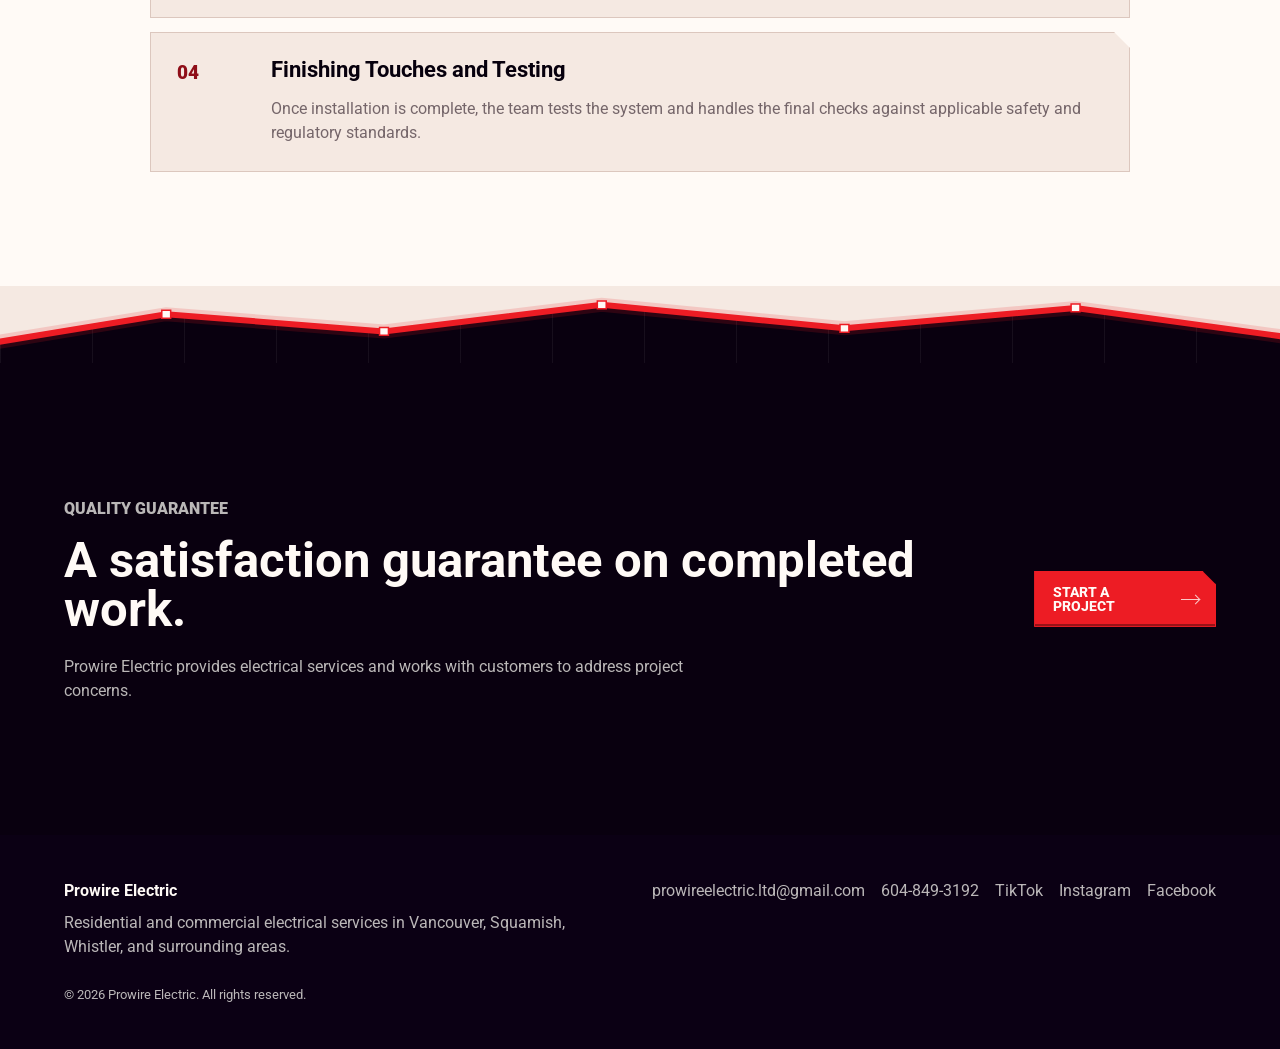
==== commit 80690da2: "photos" ====
--- a/about.html
+++ b/about.html
@@ -8,7 +8,7 @@
   <link rel="preconnect" href="https://fonts.googleapis.com">
   <link rel="preconnect" href="https://fonts.gstatic.com" crossorigin>
   <link href="https://fonts.googleapis.com/css2?family=Roboto:wght@400;500;700;900&display=swap" rel="stylesheet">
-  <link rel="stylesheet" href="styles.css?v=28">
+  <link rel="stylesheet" href="styles.css?v=31">
   <script src="app.js?v=4" defer></script>
 </head>
 <body>
@@ -41,7 +41,7 @@
         </p>
       </div>
       <figure class="page-hero-image reveal">
-        <img src="assets/placeholder.jpg?v=5" alt="Placeholder for Prowire Electric team or project photo" width="900" height="680">
+        <img src="assets/project-residential-rough-in.jpg" alt="Prowire Electric residential panel and wiring project" width="900" height="680">
       </figure>
     </section>
 
--- a/styles.css
+++ b/styles.css
@@ -189,6 +189,17 @@
   overflow: hidden;
 }
 
+@media (min-width: 921px) {
+  .home-hero {
+    min-height: clamp(600px, 64svh, 720px);
+    padding-top: calc(var(--header-height) + 24px);
+  }
+
+  .hero-stack + .split-section {
+    padding-top: clamp(54px, 5vw, 90px);
+  }
+}
+
 .hero-stack {
   position: relative;
   overflow: hidden;
@@ -639,11 +650,12 @@
 
 .service-card {
   position: relative;
-  min-height: 250px;
+  min-height: 386px;
   padding: 26px;
   border: 1px solid rgba(255, 253, 248, 0.13);
   background: rgba(255, 253, 248, 0.045);
   clip-path: polygon(0 0, calc(100% - 18px) 0, 100% 18px, 100% 100%, 0 100%);
+  overflow: hidden;
 }
 
 .service-card::before {
@@ -652,13 +664,29 @@
   top: 0;
   right: 18px;
   left: 0;
+  z-index: 1;
   height: 2px;
   background: var(--accent);
 }
 
+.service-card-image,
+.service-detail-card-image {
+  display: block;
+  width: calc(100% + 52px);
+  max-width: none;
+  height: 160px;
+  margin: -26px -26px 22px;
+  object-fit: cover;
+  filter: saturate(0.95) contrast(1.04);
+}
+
+.service-card-image {
+  opacity: 0.84;
+}
+
 .service-index {
   display: inline-flex;
-  margin-bottom: 46px;
+  margin-bottom: 18px;
   color: var(--accent);
   font-weight: 900;
 }
@@ -789,6 +817,10 @@
   align-items: stretch;
 }
 
+.work-hero {
+  align-items: center;
+}
+
 .process-section {
   background: var(--white);
 }
@@ -897,7 +929,7 @@
   position: relative;
   display: flex;
   flex-direction: column;
-  min-height: 332px;
+  min-height: 522px;
   padding: 26px;
   border: 1px solid var(--line);
   border-radius: 0;
@@ -905,6 +937,7 @@
   background:
     linear-gradient(135deg, rgba(212, 77, 92, 0.08), transparent 48%),
     var(--white);
+  overflow: hidden;
 }
 
 .service-detail-card::before {
@@ -913,8 +946,13 @@
   top: 0;
   right: 18px;
   left: 0;
+  z-index: 1;
   height: 3px;
   background: var(--accent);
+}
+
+.service-detail-card-image {
+  height: 174px;
 }
 
 .service-detail-card > span {
@@ -926,7 +964,7 @@
 
 .service-detail-card h2 {
   max-width: 13ch;
-  margin-top: 34px;
+  margin-top: 16px;
   font-size: clamp(1.28rem, 2.1vw, 1.74rem);
   line-height: 1.06;
 }
@@ -1000,7 +1038,7 @@
   color: var(--white);
   background:
     linear-gradient(180deg, rgba(0, 0, 0, 0.18), rgba(7, 0, 13, 0.86)),
-    url("assets/placeholder.jpg?v=5") center / cover;
+    url("assets/project-service-equipment.jpg") center / cover;
   box-shadow: var(--shadow);
 }
 
@@ -1353,15 +1391,15 @@
   }
 
   .hero {
-    min-height: 82svh;
-    padding: 100px 18px 18px;
+    min-height: clamp(560px, 72svh, 640px);
+    padding: 92px 18px 14px;
   }
 
   .home-hero .hero-content {
     display: grid;
     justify-items: center;
     justify-self: center;
-    width: min(390px, 100%);
+    width: min(370px, 100%);
     text-align: center;
   }
 
@@ -1373,12 +1411,16 @@
     justify-items: center;
     margin-right: auto;
     margin-left: auto;
-    font-size: clamp(2.35rem, 13vw, 4rem);
+    width: 100%;
+    font-size: clamp(1.95rem, 9.4vw, 3rem);
     text-align: center;
   }
 
   .home-hero .eyebrow {
+    width: 100%;
+    max-width: 30ch;
     font-size: 0.82rem;
+    line-height: 1.25;
     text-align: center;
   }
 
@@ -1386,6 +1428,10 @@
     margin-right: auto;
     margin-left: auto;
     text-align: center;
+  }
+
+  .home-hero .hero-actions {
+    margin-top: 28px;
   }
 
   h2 {
@@ -1466,6 +1512,13 @@
     padding: 22px;
   }
 
+  .service-card-image,
+  .service-detail-card-image {
+    width: calc(100% + 44px);
+    height: 180px;
+    margin: -22px -22px 20px;
+  }
+
   .service-detail-card h2 {
     max-width: 100%;
     margin-top: 28px;
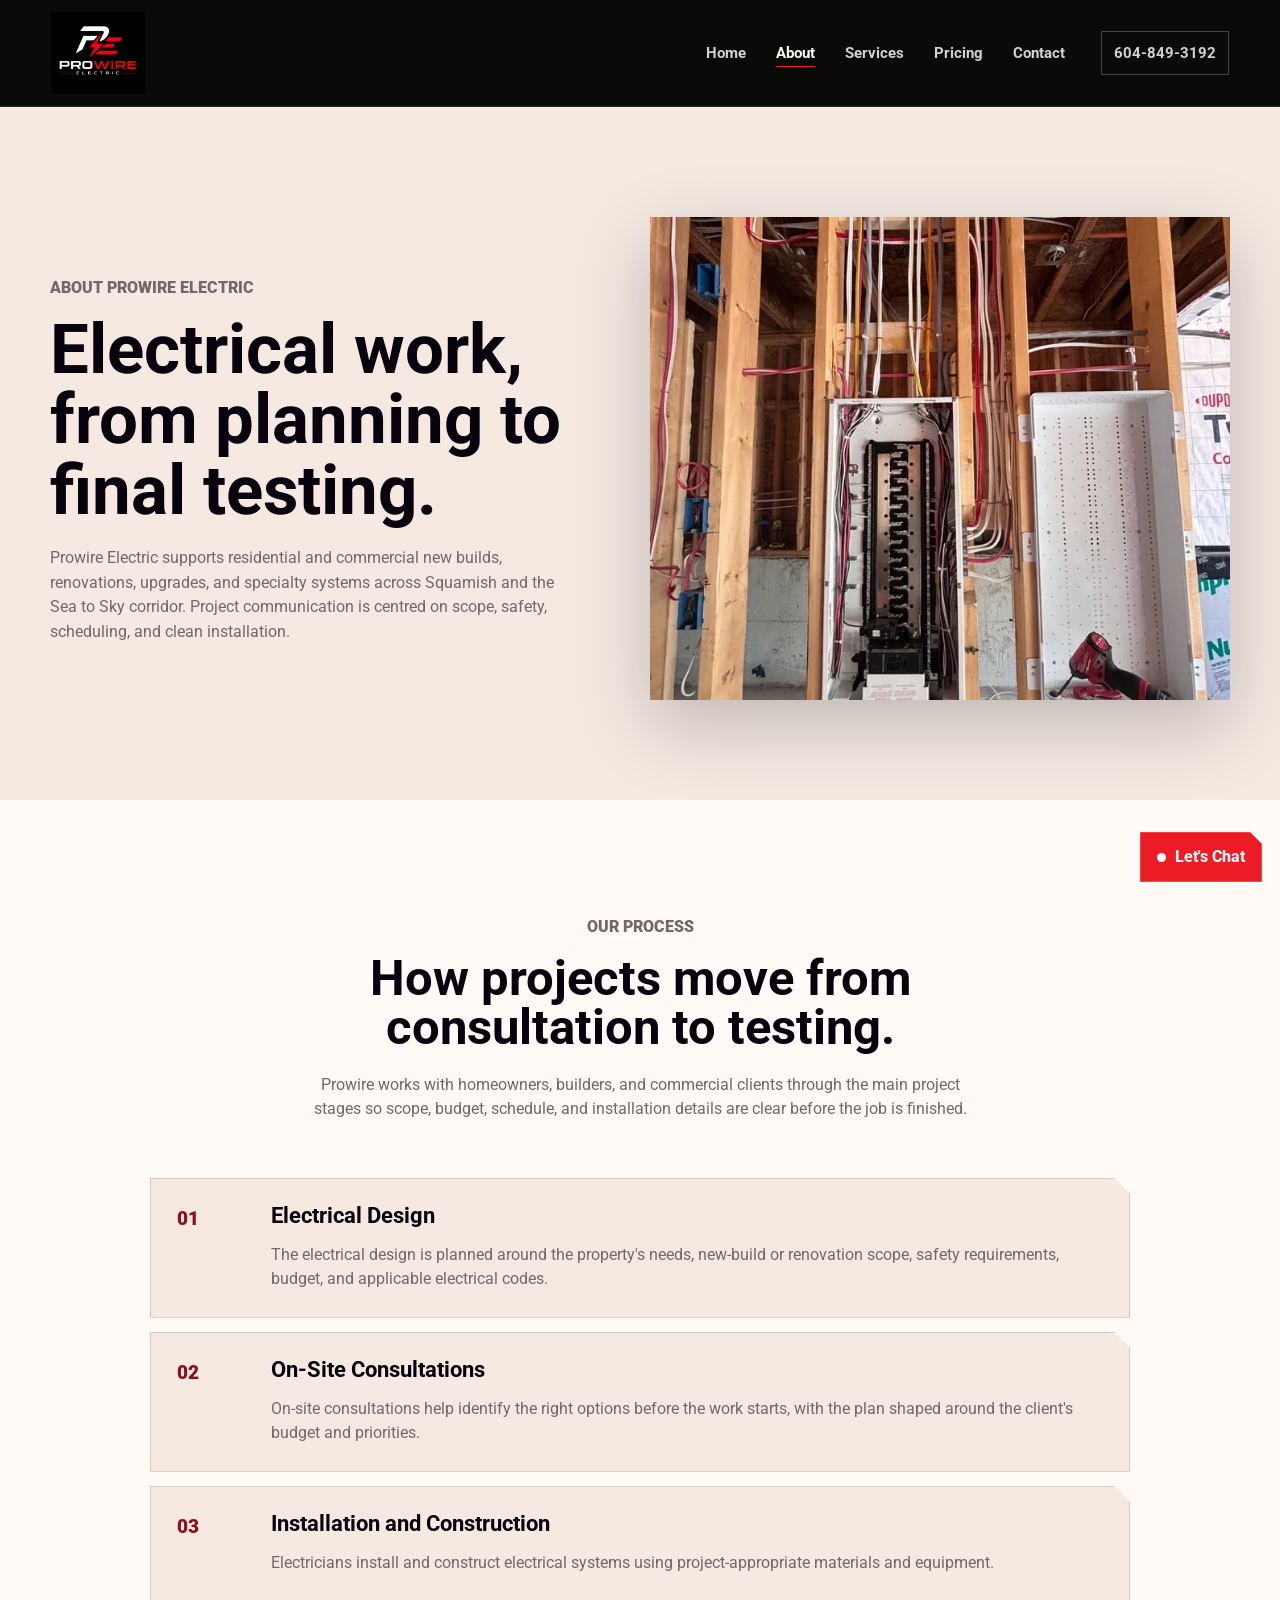
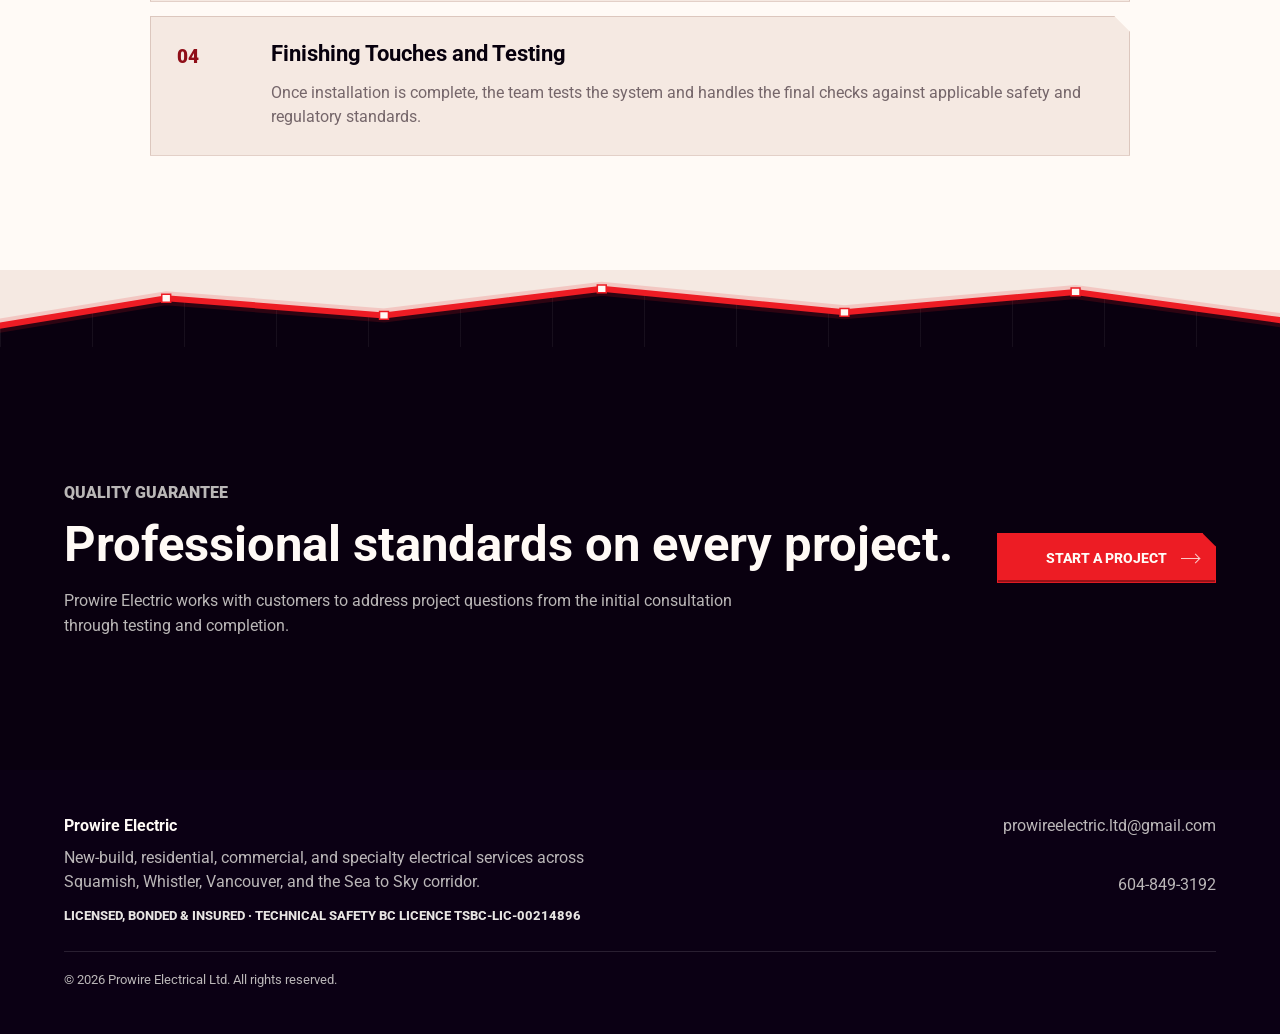
==== commit 50d09a25: "wording, grid, SEO" ====
--- a/about.html
+++ b/about.html
@@ -3,13 +3,24 @@
 <head>
   <meta charset="utf-8">
   <meta name="viewport" content="width=device-width, initial-scale=1">
-  <meta name="description" content="Learn how Prowire Electric approaches customer service, communication, scheduling, and project follow-through.">
-  <title>About | Prowire Electric</title>
+  <meta name="description" content="Meet Prowire Electric, an electrical contractor serving new builds, homes, and businesses across Squamish and Sea to Sky.">
+  <title>About Our Squamish Electricians | Prowire Electric</title>
+  <link rel="canonical" href="https://www.prowireelectric.ca/about">
+  <meta property="og:type" content="website">
+  <meta property="og:site_name" content="Prowire Electric">
+  <meta property="og:title" content="About Our Squamish Electricians | Prowire Electric">
+  <meta property="og:description" content="Electrical work with clear planning, installation, testing, and project follow-through.">
+  <meta property="og:url" content="https://www.prowireelectric.ca/about">
+  <meta property="og:image" content="https://www.prowireelectric.ca/assets/project-residential-rough-in.jpg">
+  <meta property="og:image:alt" content="Prowire Electric residential rough-in wiring project">
+  <meta name="twitter:card" content="summary_large_image">
+  <link rel="icon" href="/assets/logo.png" type="image/png">
+  <link rel="apple-touch-icon" href="/assets/logo.png">
   <link rel="preconnect" href="https://fonts.googleapis.com">
   <link rel="preconnect" href="https://fonts.gstatic.com" crossorigin>
   <link href="https://fonts.googleapis.com/css2?family=Roboto:wght@400;500;700;900&display=swap" rel="stylesheet">
-  <link rel="stylesheet" href="styles.css?v=31">
-  <script src="app.js?v=4" defer></script>
+  <link rel="stylesheet" href="styles.css?v=32">
+  <script src="app.js?v=5" defer></script>
 </head>
 <body>
   <header class="site-header solid-header" data-header>
@@ -24,6 +35,7 @@
       <a href="index.html">Home</a>
       <a href="about.html" aria-current="page">About</a>
       <a href="work.html">Services</a>
+      <a href="work.html#pricing">Pricing</a>
       <a href="contact.html">Contact</a>
     </nav>
     <a class="header-call" href="tel:16048493192">604-849-3192</a>
@@ -33,15 +45,11 @@
     <section class="page-hero">
       <div class="page-hero-copy reveal">
         <p class="eyebrow">About Prowire Electric</p>
-        <h1>Superb customer service, start to finish.</h1>
-        <p>
-At Prowire Electric, we offer a full range of electrical services for both residential and commercial properties. Our team of experienced electricians is dedicated to providing high-quality work and exceptional customer service. We pride ourselves on our attention to detail and commitment to safety. Let us help you with all of your electrical needs.
-
-
-        </p>
+        <h1>Electrical work, from planning to final testing.</h1>
+        <p>Prowire Electric supports residential and commercial new builds, renovations, upgrades, and specialty systems across Squamish and the Sea to Sky corridor. Project communication is centred on scope, safety, scheduling, and clean installation.</p>
       </div>
       <figure class="page-hero-image reveal">
-        <img src="assets/project-residential-rough-in.jpg" alt="Prowire Electric residential panel and wiring project" width="900" height="680">
+        <img src="assets/project-residential-rough-in.jpg" srcset="assets/project-residential-rough-in-720.webp 720w, assets/project-residential-rough-in.jpg 1170w" sizes="(max-width: 920px) calc(100vw - 36px), 52vw" alt="Prowire Electric residential new-build panel and rough-in wiring" width="900" height="680" fetchpriority="high" decoding="async">
       </figure>
     </section>
 
@@ -49,7 +57,7 @@
       <div class="section-heading reveal">
         <p class="eyebrow">Our Process</p>
         <h2>How projects move from consultation to testing.</h2>
-        <p>Prowire works with clients through the main project stages so scope, budget, schedule, and installation details are clear before the job is finished.</p>
+        <p>Prowire works with homeowners, builders, and commercial clients through the main project stages so scope, budget, schedule, and installation details are clear before the job is finished.</p>
       </div>
 
       <div class="process-list">
@@ -57,7 +65,7 @@
           <span>01</span>
           <div>
             <h3>Electrical Design</h3>
-            <p>The electrical design team creates a plan around the property's needs, safety requirements, project scope, and local electrical codes.</p>
+            <p>The electrical design is planned around the property's needs, new-build or renovation scope, safety requirements, budget, and applicable electrical codes.</p>
           </div>
         </article>
         <article class="process-item reveal">
@@ -101,8 +109,8 @@
     <section class="section guarantee-section">
       <div class="guarantee-copy reveal">
         <p class="eyebrow">Quality Guarantee</p>
-        <h2>A satisfaction guarantee on completed work.</h2>
-        <p>Prowire Electric provides electrical services and works with customers to address project concerns.</p>
+        <h2>Professional standards on every project.</h2>
+        <p>Prowire Electric works with customers to address project questions from the initial consultation through testing and completion.</p>
       </div>
       <a class="button button-primary reveal" href="contact.html">Start a project</a>
     </section>
@@ -111,16 +119,14 @@
   <footer class="site-footer">
     <div>
       <strong>Prowire Electric</strong>
-      <p>Residential and commercial electrical services in Vancouver, Squamish, Whistler, and surrounding areas.</p>
+      <p>New-build, residential, commercial, and specialty electrical services across Squamish, Whistler, Vancouver, and the Sea to Sky corridor.</p>
+      <div class="footer-credentials">Licensed, bonded &amp; insured · Technical Safety BC licence TSBC-LIC-00214896</div>
     </div>
     <div class="footer-links">
       <a href="mailto:prowireelectric.ltd@gmail.com">prowireelectric.ltd@gmail.com</a>
       <a href="tel:16048493192">604-849-3192</a>
-      <a href="#">TikTok</a>
-      <a href="#">Instagram</a>
-      <a href="#">Facebook</a>
     </div>
-    <small>&copy; 2026 Prowire Electric. All rights reserved.</small>
+    <small class="footer-legal">&copy; 2026 Prowire Electrical Ltd. All rights reserved.</small>
   </footer>
 
   <aside class="chat-widget" aria-label="Chat widget">
@@ -130,8 +136,11 @@
     </button>
     <div class="chat-panel" data-chat-panel hidden>
       <strong>Prowire Electric</strong>
-      <p>For active inquiries, call or email Prowire Electric.</p>
-      <input type="text" aria-label="Chat message" placeholder="Type your message...">
+      <p>For active inquiries or estimate requests, call or email Prowire.</p>
+      <div class="chat-actions">
+        <a href="tel:16048493192">Call 604-849-3192</a>
+        <a href="mailto:prowireelectric.ltd@gmail.com">Email prowireelectric.ltd@gmail.com</a>
+      </div>
     </div>
   </aside>
 </body>
--- a/styles.css
+++ b/styles.css
@@ -17,7 +17,7 @@
   --shadow: 0 24px 70px rgba(7, 0, 13, 0.22);
   --max-width: 1180px;
   --header-height: 90px;
-  --hero-image: url("assets/placeholder.jpg?v=5");
+  --hero-image: url("assets/hero-kitchen.avif?v=1");
 }
 
 * {
@@ -53,6 +53,7 @@
 
 button,
 input,
+select,
 textarea {
   font: inherit;
 }
@@ -325,10 +326,22 @@
 }
 
 .hero-actions {
-  display: flex;
-  flex-wrap: wrap;
+  display: grid;
+  grid-template-columns: repeat(2, minmax(190px, 1fr));
   gap: 12px;
+  width: min(500px, 100%);
   margin-top: 34px;
+}
+
+@media (min-width: 921px) {
+  .home-hero .hero-actions {
+    grid-template-columns: minmax(260px, 1.2fr) minmax(180px, 0.8fr);
+    width: min(540px, 100%);
+  }
+
+  .home-hero .hero-actions .button-primary {
+    white-space: nowrap;
+  }
 }
 
 .button {
@@ -338,7 +351,7 @@
   justify-content: center;
   gap: 12px;
   min-height: 50px;
-  padding: 13px 46px 13px 18px;
+  padding: 13px 48px;
   border: 1px solid transparent;
   border-radius: 0;
   cursor: pointer;
@@ -424,13 +437,13 @@
   z-index: 1;
   align-self: end;
   display: grid;
-  grid-template-columns: repeat(4, minmax(0, 1fr));
+  grid-template-columns: repeat(6, minmax(0, 1fr));
   width: min(var(--max-width), 100%);
   margin-inline: auto;
   border-top: 1px solid rgba(255, 253, 248, 0.22);
 }
 
-.hero-strip span {
+.hero-strip a {
   padding: 18px 12px;
   color: rgba(255, 253, 248, 0.82);
   font-size: 0.86rem;
@@ -439,8 +452,14 @@
   text-transform: uppercase;
 }
 
-.hero-strip span + span {
+.hero-strip a + a {
   border-left: 1px solid rgba(255, 253, 248, 0.18);
+}
+
+.hero-strip a:hover,
+.hero-strip a:focus-visible {
+  color: var(--white);
+  background: rgba(237, 28, 36, 0.18);
 }
 
 .angular-divider {
@@ -695,6 +714,15 @@
   color: rgba(255, 253, 248, 0.7);
 }
 
+.service-card a {
+  border-bottom: 1px solid transparent;
+}
+
+.service-card a:hover,
+.service-card a:focus-visible {
+  border-bottom-color: var(--accent);
+}
+
 .work-preview {
   text-align: center;
 }
@@ -782,6 +810,7 @@
 }
 
 .contact-form input,
+.contact-form select,
 .contact-form textarea {
   width: 100%;
   min-width: 0;
@@ -792,6 +821,18 @@
   background: #fbfaf6;
 }
 
+.contact-form select {
+  appearance: none;
+  background-image:
+    linear-gradient(45deg, transparent 50%, var(--ink) 50%),
+    linear-gradient(135deg, var(--ink) 50%, transparent 50%);
+  background-position:
+    calc(100% - 18px) calc(50% - 2px),
+    calc(100% - 13px) calc(50% - 2px);
+  background-repeat: no-repeat;
+  background-size: 5px 5px, 5px 5px;
+}
+
 .contact-form textarea {
   resize: vertical;
 }
@@ -801,6 +842,27 @@
   margin: 0;
   color: var(--muted);
   font-size: 0.9rem;
+}
+
+.form-status[data-tone="success"] {
+  color: #22683b;
+}
+
+.form-status[data-tone="error"] {
+  color: var(--accent-deep);
+}
+
+.contact-form button:disabled {
+  cursor: wait;
+  opacity: 0.66;
+}
+
+.form-trap {
+  position: absolute;
+  width: 1px;
+  height: 1px;
+  overflow: hidden;
+  clip-path: inset(50%);
 }
 
 .page-hero {
@@ -940,6 +1002,10 @@
   overflow: hidden;
 }
 
+.service-detail-card[id] {
+  scroll-margin-top: calc(var(--header-height) + 24px);
+}
+
 .service-detail-card::before {
   content: "";
   position: absolute;
@@ -1023,6 +1089,81 @@
   color: var(--muted);
 }
 
+.pricing-section {
+  background: var(--white);
+}
+
+.pricing-section[id] {
+  scroll-margin-top: var(--header-height);
+}
+
+.pricing-grid,
+.faq-grid {
+  display: grid;
+  grid-template-columns: repeat(3, minmax(0, 1fr));
+  gap: 16px;
+  width: min(var(--max-width), 100%);
+  margin-inline: auto;
+}
+
+.pricing-card {
+  min-height: 210px;
+  padding: 26px;
+  border: 1px solid var(--line);
+  background: var(--paper);
+}
+
+.pricing-card span {
+  color: var(--accent);
+  font-size: 0.78rem;
+  font-weight: 900;
+}
+
+.pricing-card h3 {
+  margin-top: 16px;
+}
+
+.pricing-card p,
+.faq-item p {
+  color: var(--muted);
+}
+
+.pricing-action {
+  display: flex;
+  align-items: center;
+  justify-content: space-between;
+  gap: 24px;
+  width: min(var(--max-width), 100%);
+  margin: 18px auto 0;
+  padding: 24px;
+  color: var(--white);
+  background: var(--ink);
+}
+
+.pricing-action p {
+  max-width: 700px;
+  margin: 0;
+  color: rgba(255, 253, 248, 0.74);
+}
+
+.faq-section {
+  background: var(--paper);
+}
+
+.faq-item {
+  padding: 24px;
+  border: 1px solid var(--line);
+  background: rgba(255, 255, 255, 0.66);
+}
+
+.faq-item h3 {
+  line-height: 1.2;
+}
+
+.faq-item p {
+  margin-bottom: 0;
+}
+
 .cta-section h2 {
   max-width: 780px;
 }
@@ -1038,7 +1179,7 @@
   color: var(--white);
   background:
     linear-gradient(180deg, rgba(0, 0, 0, 0.18), rgba(7, 0, 13, 0.86)),
-    url("assets/project-service-equipment.jpg") center / cover;
+    url("assets/project-service-equipment-720.webp") center / cover;
   box-shadow: var(--shadow);
 }
 
@@ -1058,7 +1199,7 @@
 }
 
 .contact-page-grid {
-  align-items: stretch;
+  align-items: start;
   padding-inline: 0;
 }
 
@@ -1068,22 +1209,31 @@
 }
 
 .map-heading {
-  padding: 28px;
-  border: 1px solid var(--line);
-  border-radius: 0;
-  background: var(--white);
+  padding: 28px 0;
 }
 
 .map-heading h2 {
   font-size: clamp(1.8rem, 4vw, 3rem);
 }
 
-.map-panel iframe {
-  width: 100%;
-  min-height: 430px;
-  border: 0;
-  border-radius: 0;
-  box-shadow: var(--shadow);
+.service-area-list {
+  display: flex;
+  flex-wrap: wrap;
+  gap: 8px 0;
+  margin: 26px 0 0;
+  padding: 0;
+  list-style: none;
+}
+
+.service-area-list li {
+  color: var(--muted);
+  font-weight: 700;
+}
+
+.service-area-list li:not(:last-child)::after {
+  content: "·";
+  margin: 0 12px;
+  color: var(--accent);
 }
 
 .site-footer {
@@ -1106,18 +1256,46 @@
 }
 
 .footer-links {
+  display: grid;
+  justify-items: end;
+  gap: 8px;
+  text-align: right;
+}
+
+.footer-links a:hover {
+  color: var(--white);
+}
+
+.site-footer small {
+  grid-column: 1 / -1;
+}
+
+.footer-credentials {
   display: flex;
   flex-wrap: wrap;
-  justify-content: flex-end;
-  gap: 10px 16px;
-}
-
-.footer-links a:hover {
-  color: var(--white);
-}
-
-.site-footer small {
-  grid-column: 1 / -1;
+  gap: 8px 18px;
+  margin-top: 12px;
+  color: rgba(255, 253, 248, 0.9);
+  font-size: 0.8rem;
+  font-weight: 800;
+  text-transform: uppercase;
+}
+
+.footer-legal {
+  padding-top: 18px;
+  border-top: 1px solid rgba(255, 253, 248, 0.12);
+}
+
+.chat-actions {
+  display: flex;
+  flex-wrap: wrap;
+  gap: 10px;
+}
+
+.chat-actions a {
+  padding-bottom: 2px;
+  border-bottom: 2px solid var(--accent);
+  font-weight: 900;
 }
 
 .chat-widget {
@@ -1334,14 +1512,18 @@
   }
 
   .hero-strip {
-    grid-template-columns: repeat(2, minmax(0, 1fr));
-  }
-
-  .hero-strip span:nth-child(3) {
+    grid-template-columns: repeat(3, minmax(0, 1fr));
+  }
+
+  .hero-strip a {
+    border-left: 1px solid rgba(255, 253, 248, 0.18);
+  }
+
+  .hero-strip a:nth-child(3n + 1) {
     border-left: 0;
   }
 
-  .hero-strip span:nth-child(n + 3) {
+  .hero-strip a:nth-child(n + 4) {
     border-top: 1px solid rgba(255, 253, 248, 0.18);
   }
 
@@ -1356,12 +1538,15 @@
   .testimonial-grid,
   .gallery-grid,
   .service-detail-grid,
+  .pricing-grid,
+  .faq-grid,
   .admin-grid {
     grid-template-columns: repeat(2, minmax(0, 1fr));
   }
 
   .guarantee-section,
-  .cta-section {
+  .cta-section,
+  .pricing-action {
     align-items: flex-start;
     flex-direction: column;
   }
@@ -1371,7 +1556,8 @@
   }
 
   .footer-links {
-    justify-content: flex-start;
+    justify-items: start;
+    text-align: left;
   }
 }
 
@@ -1391,7 +1577,7 @@
   }
 
   .hero {
-    min-height: clamp(560px, 72svh, 640px);
+    min-height: clamp(720px, 92svh, 820px);
     padding: 92px 18px 14px;
   }
 
@@ -1447,7 +1633,28 @@
     width: 100%;
   }
 
-  .hero-strip span {
+  .hero-actions {
+    grid-template-columns: 1fr;
+  }
+
+  .hero-strip {
+    grid-template-columns: repeat(2, minmax(0, 1fr));
+  }
+
+  .hero-strip a {
+    border-top: 0;
+    border-left: 1px solid rgba(255, 253, 248, 0.18);
+  }
+
+  .hero-strip a:nth-child(odd) {
+    border-left: 0;
+  }
+
+  .hero-strip a:nth-child(n + 3) {
+    border-top: 1px solid rgba(255, 253, 248, 0.18);
+  }
+
+  .hero-strip a {
     padding: 14px 8px;
     font-size: 0.75rem;
   }
@@ -1486,6 +1693,8 @@
   .testimonial-grid,
   .gallery-grid,
   .service-detail-grid,
+  .pricing-grid,
+  .faq-grid,
   .preview-grid,
   .contact-form,
   .admin-grid {
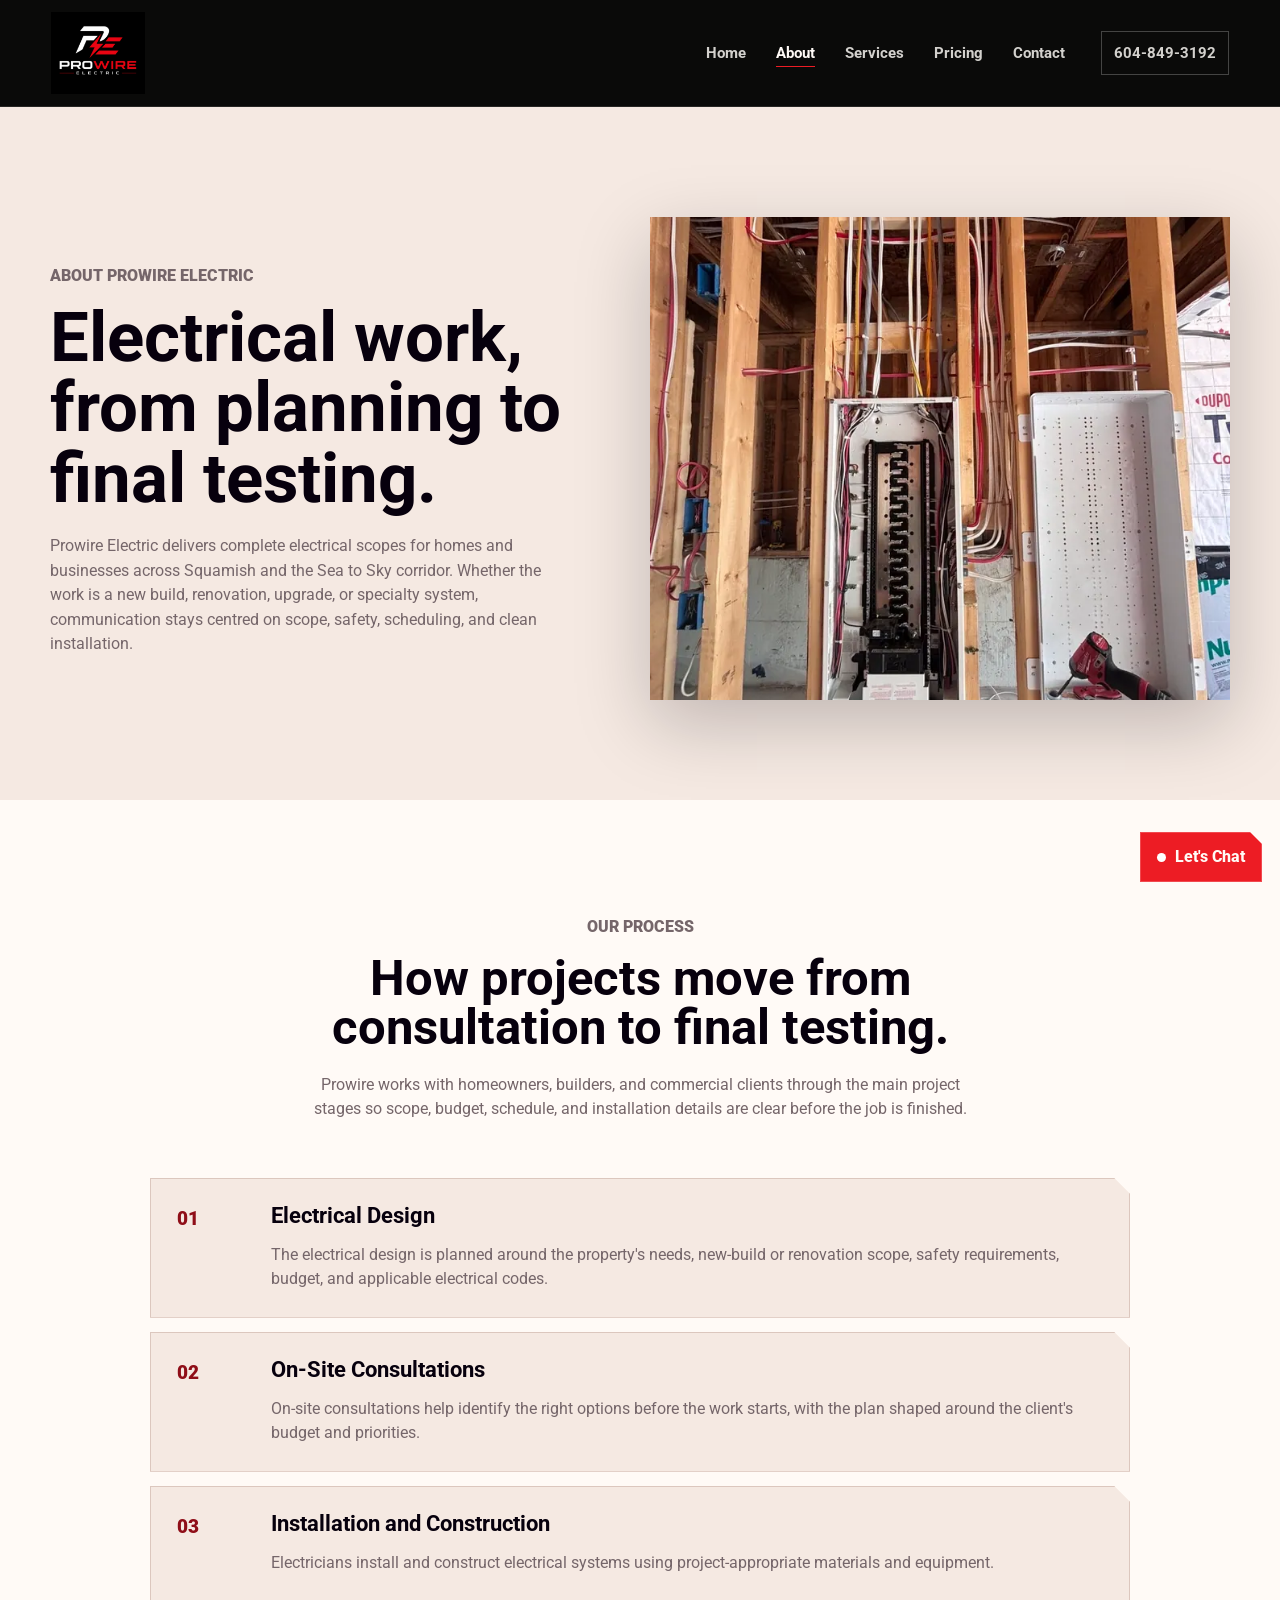
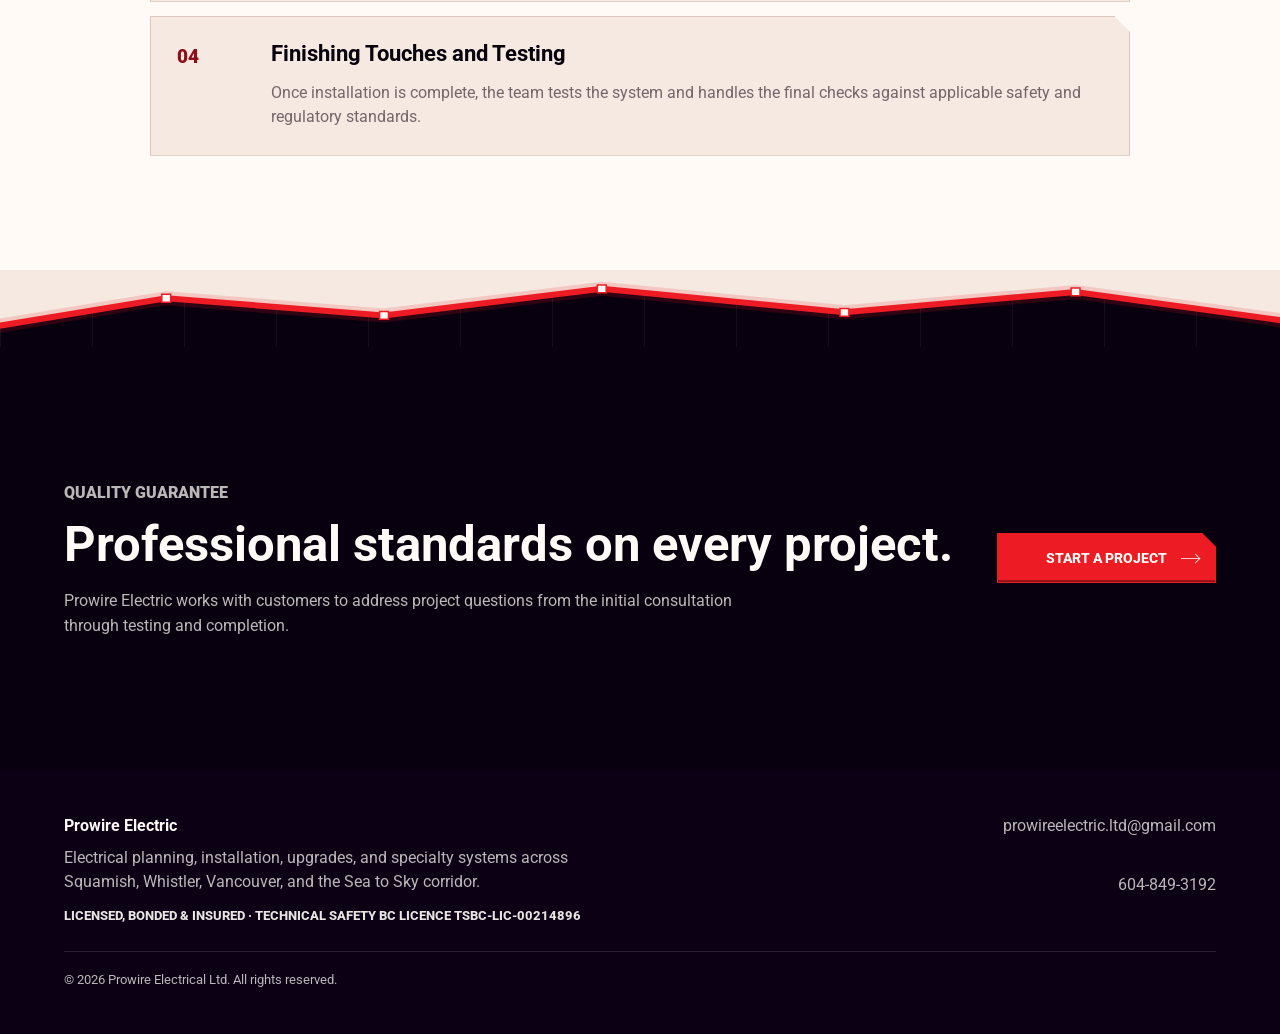
==== commit 05de8b59: "wording, grid, SEO" ====
--- a/about.html
+++ b/about.html
@@ -3,13 +3,13 @@
 <head>
   <meta charset="utf-8">
   <meta name="viewport" content="width=device-width, initial-scale=1">
-  <meta name="description" content="Meet Prowire Electric, an electrical contractor serving new builds, homes, and businesses across Squamish and Sea to Sky.">
+  <meta name="description" content="Meet Prowire Electric, providing complete electrical planning, installation, upgrades, and specialty systems across Squamish and Sea to Sky.">
   <title>About Our Squamish Electricians | Prowire Electric</title>
   <link rel="canonical" href="https://www.prowireelectric.ca/about">
   <meta property="og:type" content="website">
   <meta property="og:site_name" content="Prowire Electric">
   <meta property="og:title" content="About Our Squamish Electricians | Prowire Electric">
-  <meta property="og:description" content="Electrical work with clear planning, installation, testing, and project follow-through.">
+  <meta property="og:description" content="Electrical work with clear planning, professional installation, thorough testing, and dependable project follow-through.">
   <meta property="og:url" content="https://www.prowireelectric.ca/about">
   <meta property="og:image" content="https://www.prowireelectric.ca/assets/project-residential-rough-in.jpg">
   <meta property="og:image:alt" content="Prowire Electric residential rough-in wiring project">
@@ -46,7 +46,7 @@
       <div class="page-hero-copy reveal">
         <p class="eyebrow">About Prowire Electric</p>
         <h1>Electrical work, from planning to final testing.</h1>
-        <p>Prowire Electric supports residential and commercial new builds, renovations, upgrades, and specialty systems across Squamish and the Sea to Sky corridor. Project communication is centred on scope, safety, scheduling, and clean installation.</p>
+        <p>Prowire Electric delivers complete electrical scopes for homes and businesses across Squamish and the Sea to Sky corridor. Whether the work is a new build, renovation, upgrade, or specialty system, communication stays centred on scope, safety, scheduling, and clean installation.</p>
       </div>
       <figure class="page-hero-image reveal">
         <img src="assets/project-residential-rough-in.jpg" srcset="assets/project-residential-rough-in-720.webp 720w, assets/project-residential-rough-in.jpg 1170w" sizes="(max-width: 920px) calc(100vw - 36px), 52vw" alt="Prowire Electric residential new-build panel and rough-in wiring" width="900" height="680" fetchpriority="high" decoding="async">
@@ -56,7 +56,7 @@
     <section class="section process-section">
       <div class="section-heading reveal">
         <p class="eyebrow">Our Process</p>
-        <h2>How projects move from consultation to testing.</h2>
+        <h2>How projects move from consultation to final testing.</h2>
         <p>Prowire works with homeowners, builders, and commercial clients through the main project stages so scope, budget, schedule, and installation details are clear before the job is finished.</p>
       </div>
 
@@ -119,7 +119,7 @@
   <footer class="site-footer">
     <div>
       <strong>Prowire Electric</strong>
-      <p>New-build, residential, commercial, and specialty electrical services across Squamish, Whistler, Vancouver, and the Sea to Sky corridor.</p>
+      <p>Electrical planning, installation, upgrades, and specialty systems across Squamish, Whistler, Vancouver, and the Sea to Sky corridor.</p>
       <div class="footer-credentials">Licensed, bonded &amp; insured · Technical Safety BC licence TSBC-LIC-00214896</div>
     </div>
     <div class="footer-links">
--- a/styles.css
+++ b/styles.css
@@ -1581,8 +1581,16 @@
     padding: 92px 18px 14px;
   }
 
+  .home-hero {
+    min-height: auto;
+    grid-template-rows: max-content max-content;
+    align-content: start;
+    row-gap: 24px;
+  }
+
   .home-hero .hero-content {
     display: grid;
+    align-self: auto;
     justify-items: center;
     justify-self: center;
     width: min(370px, 100%);
@@ -1638,16 +1646,19 @@
   }
 
   .hero-strip {
+    align-self: auto;
     grid-template-columns: repeat(2, minmax(0, 1fr));
-  }
-
-  .hero-strip a {
+    border: 1px solid rgba(255, 253, 248, 0.22);
+  }
+
+  .hero-strip a,
+  .hero-strip a + a {
     border-top: 0;
+    border-left: 0;
+  }
+
+  .hero-strip a:nth-child(even) {
     border-left: 1px solid rgba(255, 253, 248, 0.18);
-  }
-
-  .hero-strip a:nth-child(odd) {
-    border-left: 0;
   }
 
   .hero-strip a:nth-child(n + 3) {
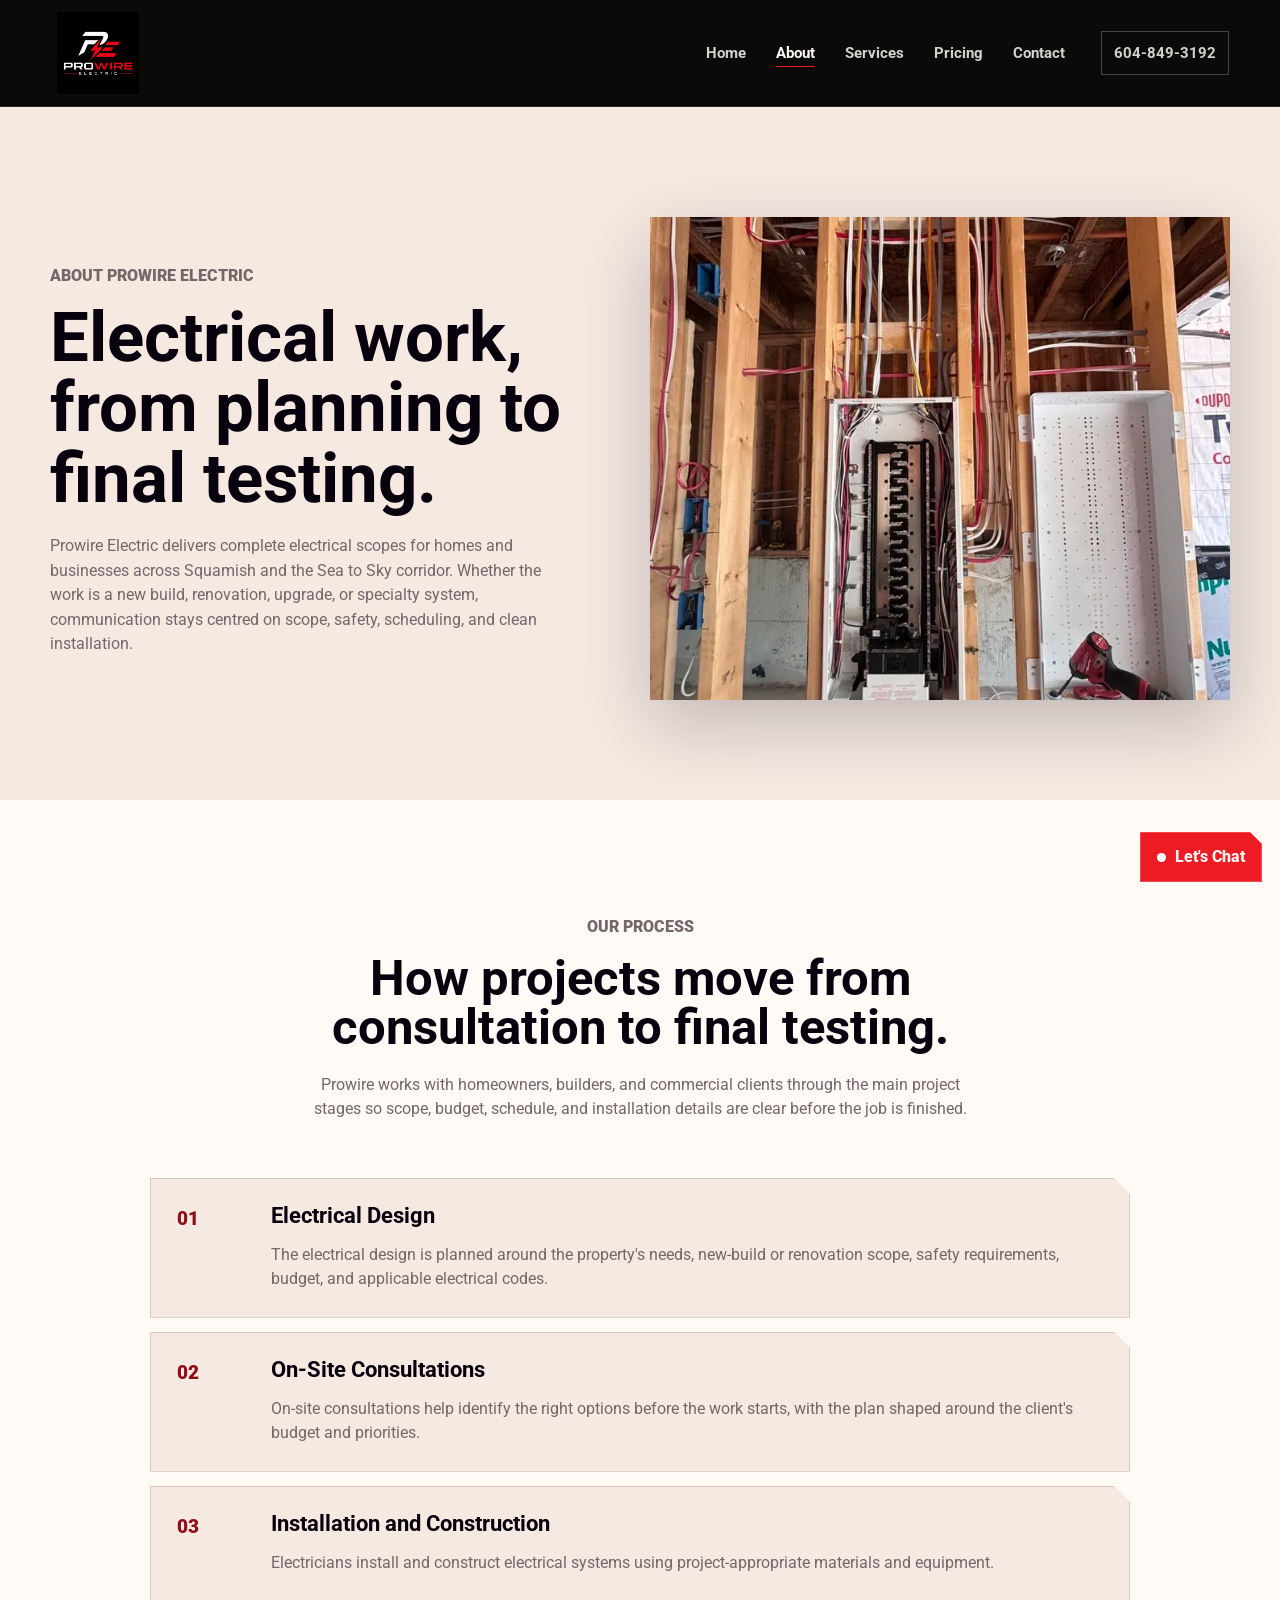
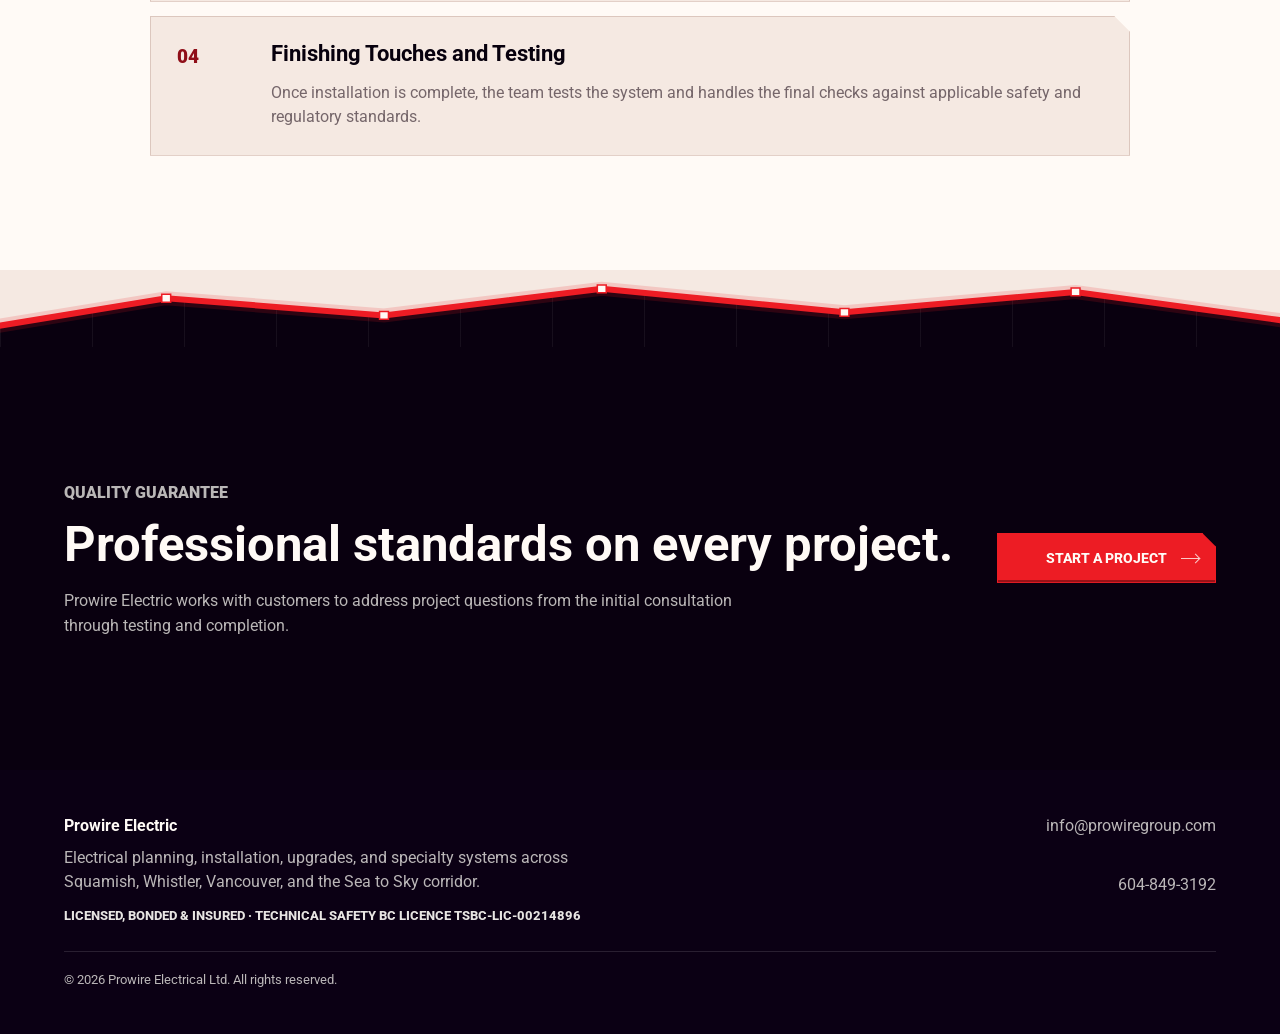
==== commit dffa8b49: "higher quality logo and updated email" ====
--- a/about.html
+++ b/about.html
@@ -123,7 +123,7 @@
       <div class="footer-credentials">Licensed, bonded &amp; insured · Technical Safety BC licence TSBC-LIC-00214896</div>
     </div>
     <div class="footer-links">
-      <a href="mailto:prowireelectric.ltd@gmail.com">prowireelectric.ltd@gmail.com</a>
+      <a href="mailto:info@prowiregroup.com">info@prowiregroup.com</a>
       <a href="tel:16048493192">604-849-3192</a>
     </div>
     <small class="footer-legal">&copy; 2026 Prowire Electrical Ltd. All rights reserved.</small>
@@ -139,7 +139,7 @@
       <p>For active inquiries or estimate requests, call or email Prowire.</p>
       <div class="chat-actions">
         <a href="tel:16048493192">Call 604-849-3192</a>
-        <a href="mailto:prowireelectric.ltd@gmail.com">Email prowireelectric.ltd@gmail.com</a>
+        <a href="mailto:info@prowiregroup.com">Email info@prowiregroup.com</a>
       </div>
     </div>
   </aside>
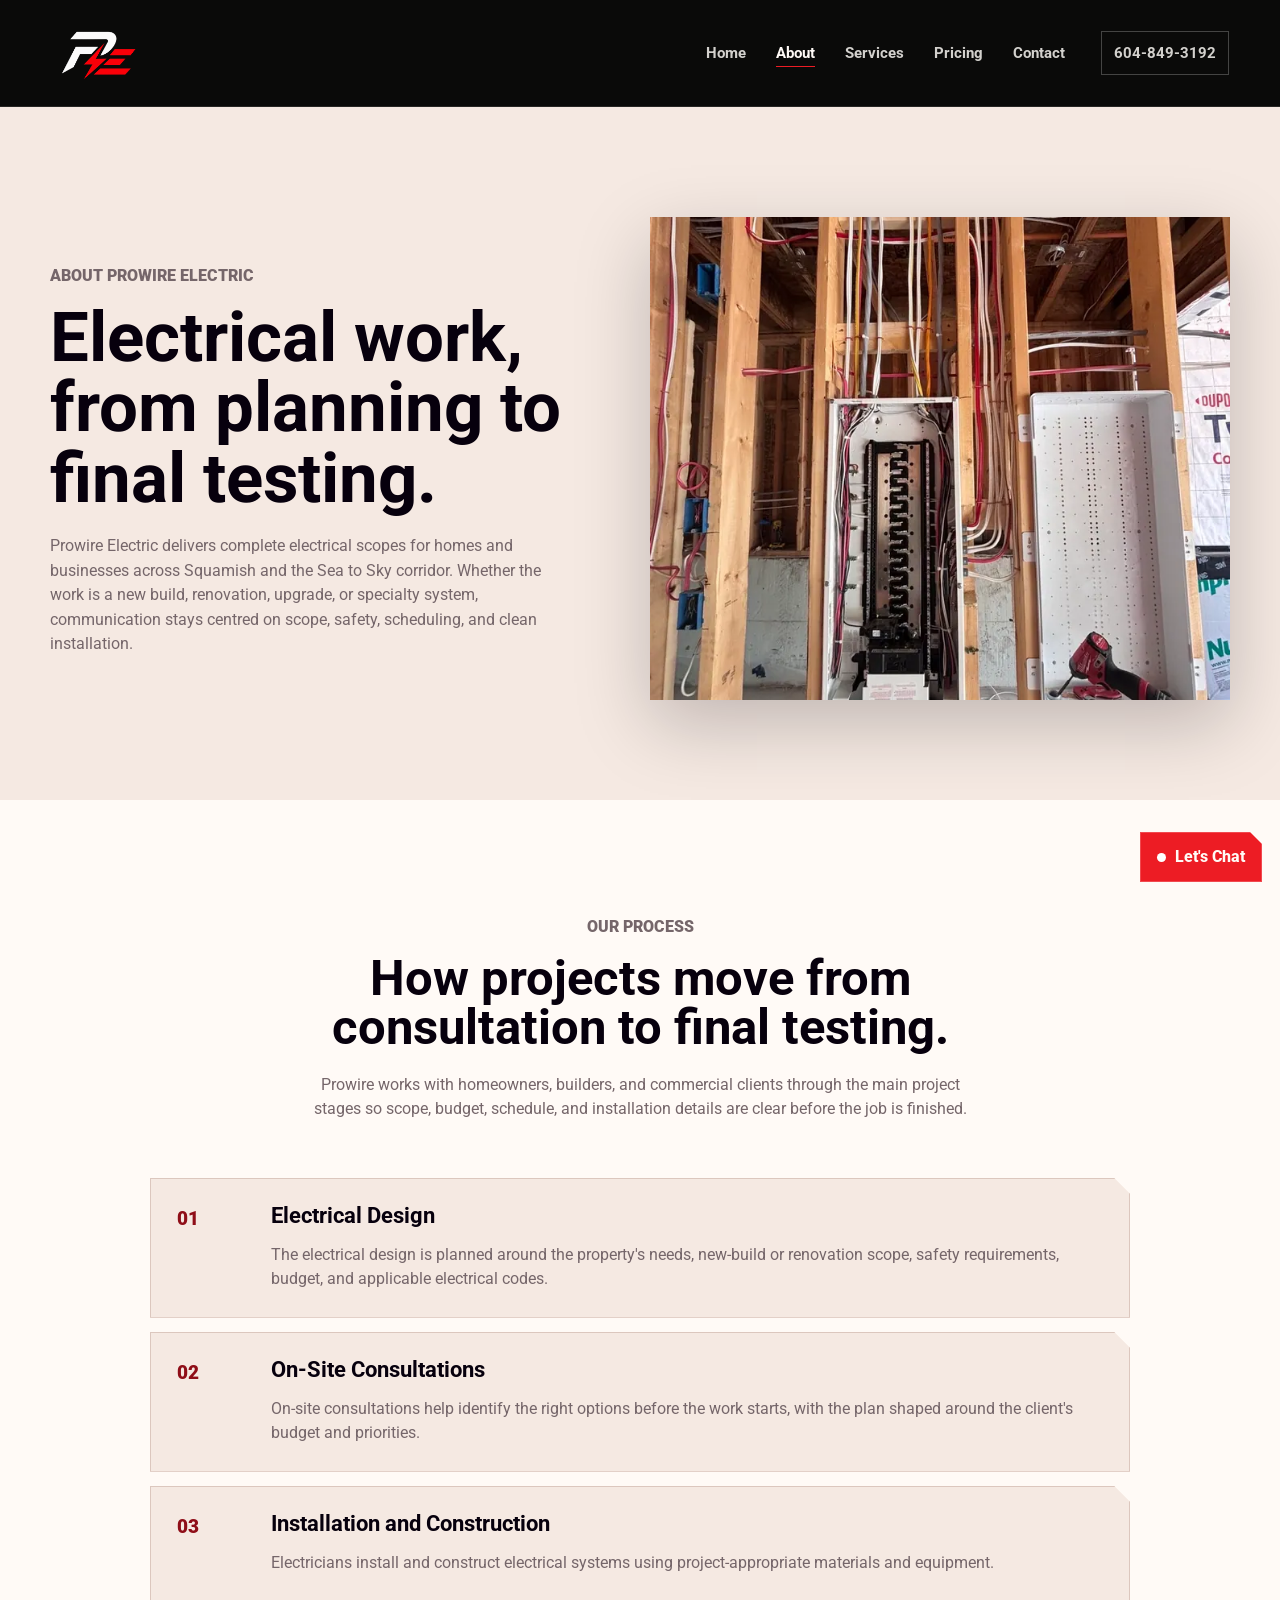
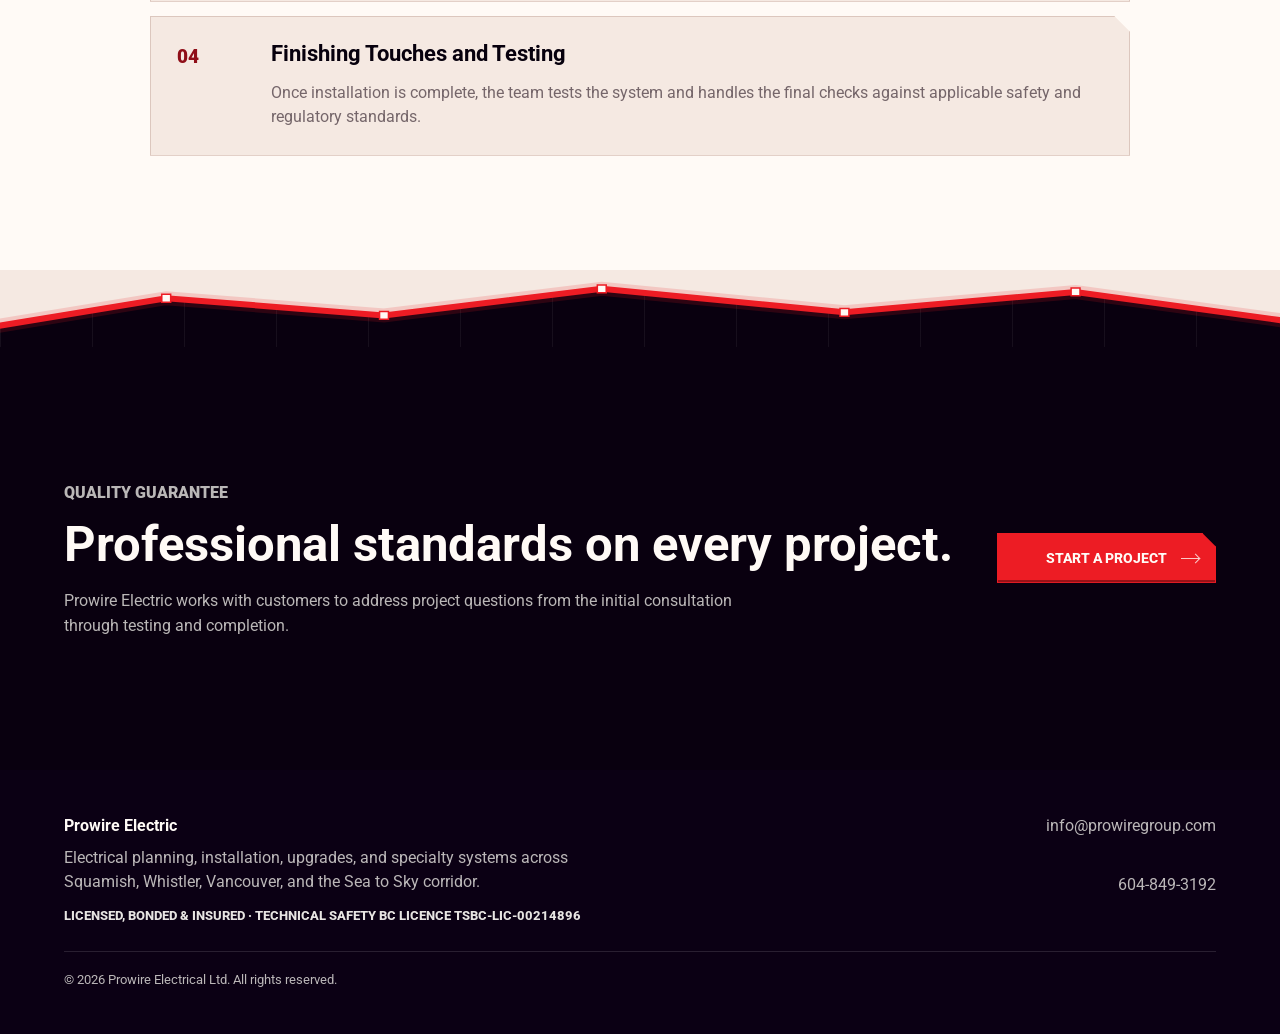
==== commit 48f7624d: "ads tracking" ====
--- a/about.html
+++ b/about.html
@@ -3,6 +3,14 @@
 <head>
   <meta charset="utf-8">
   <meta name="viewport" content="width=device-width, initial-scale=1">
+  <!-- Google tag (gtag.js) -->
+  <script async src="https://www.googletagmanager.com/gtag/js?id=G-K772J1YZ3Q"></script>
+  <script>
+    window.dataLayer = window.dataLayer || [];
+    function gtag(){dataLayer.push(arguments);}
+    gtag('js', new Date());
+    gtag('config', 'G-K772J1YZ3Q');
+  </script>
   <meta name="description" content="Meet Prowire Electric, providing complete electrical planning, installation, upgrades, and specialty systems across Squamish and Sea to Sky.">
   <title>About Our Squamish Electricians | Prowire Electric</title>
   <link rel="canonical" href="https://www.prowireelectric.ca/about">
